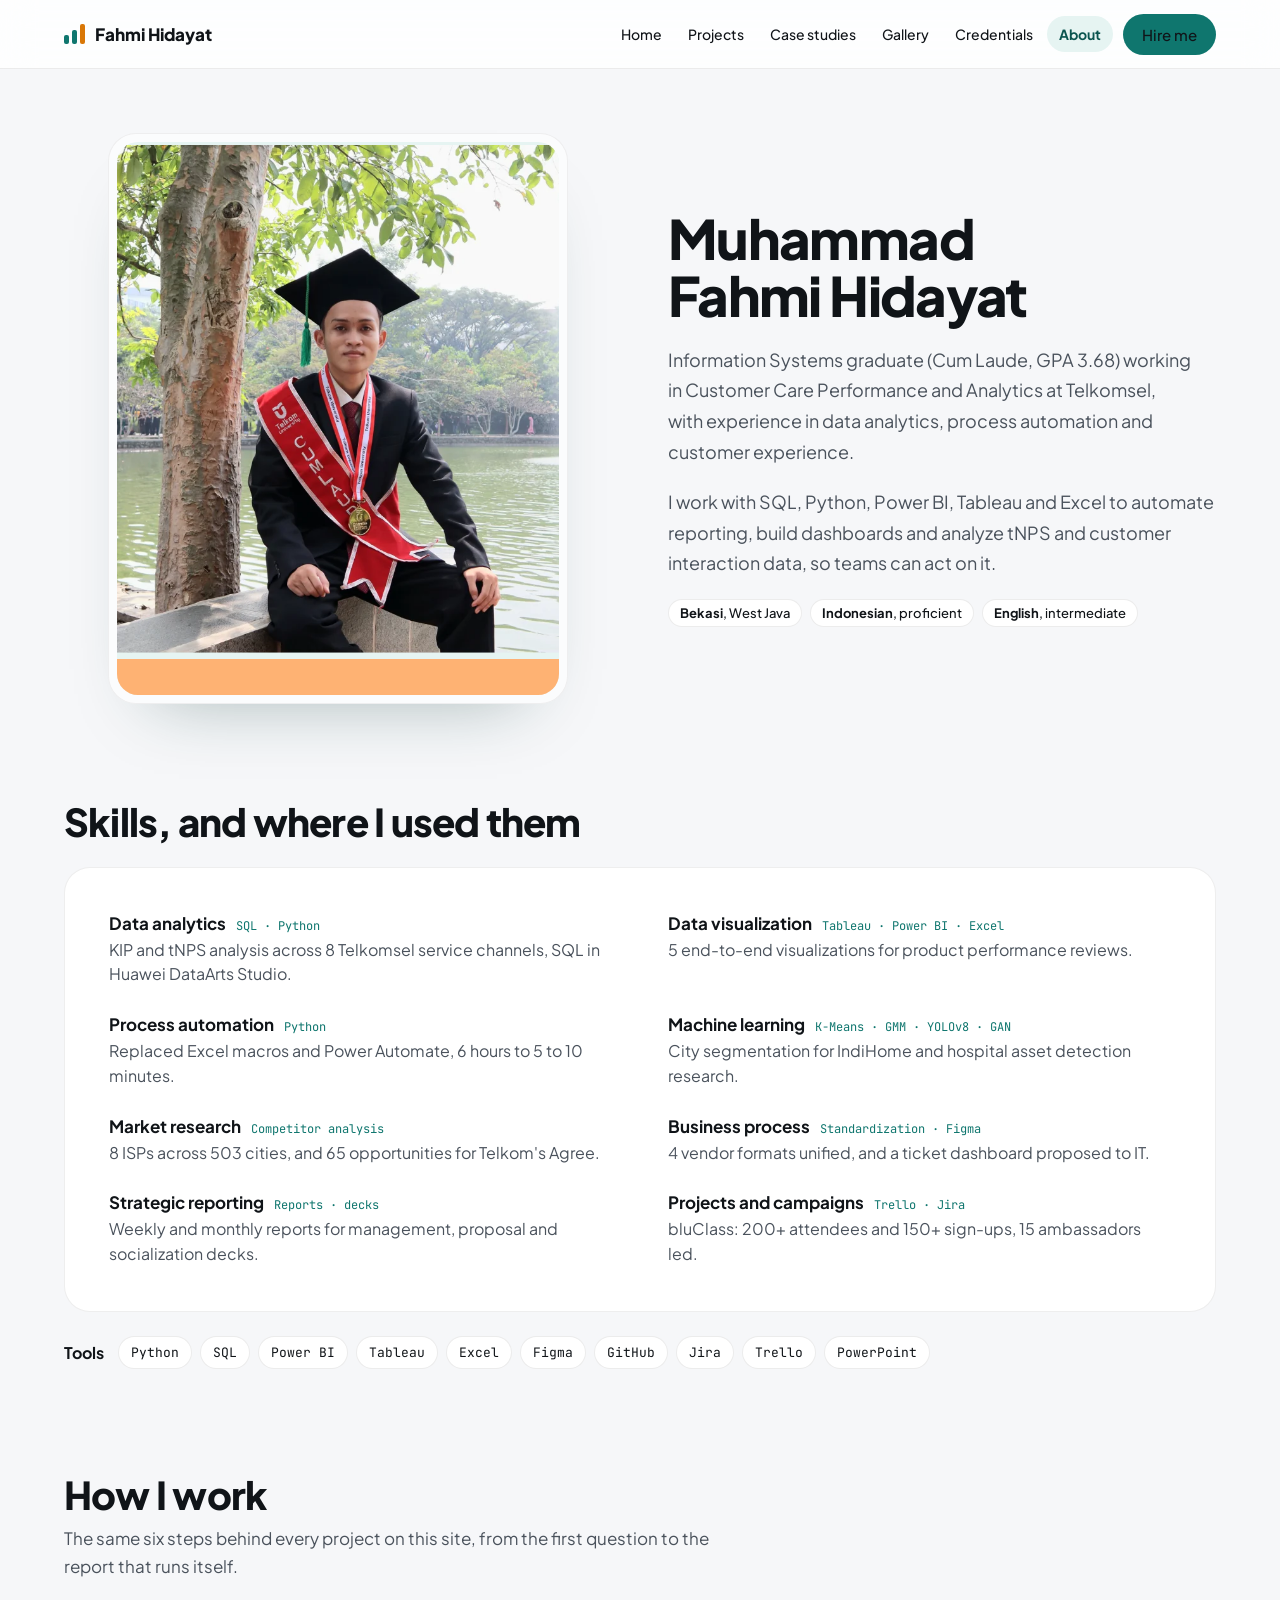
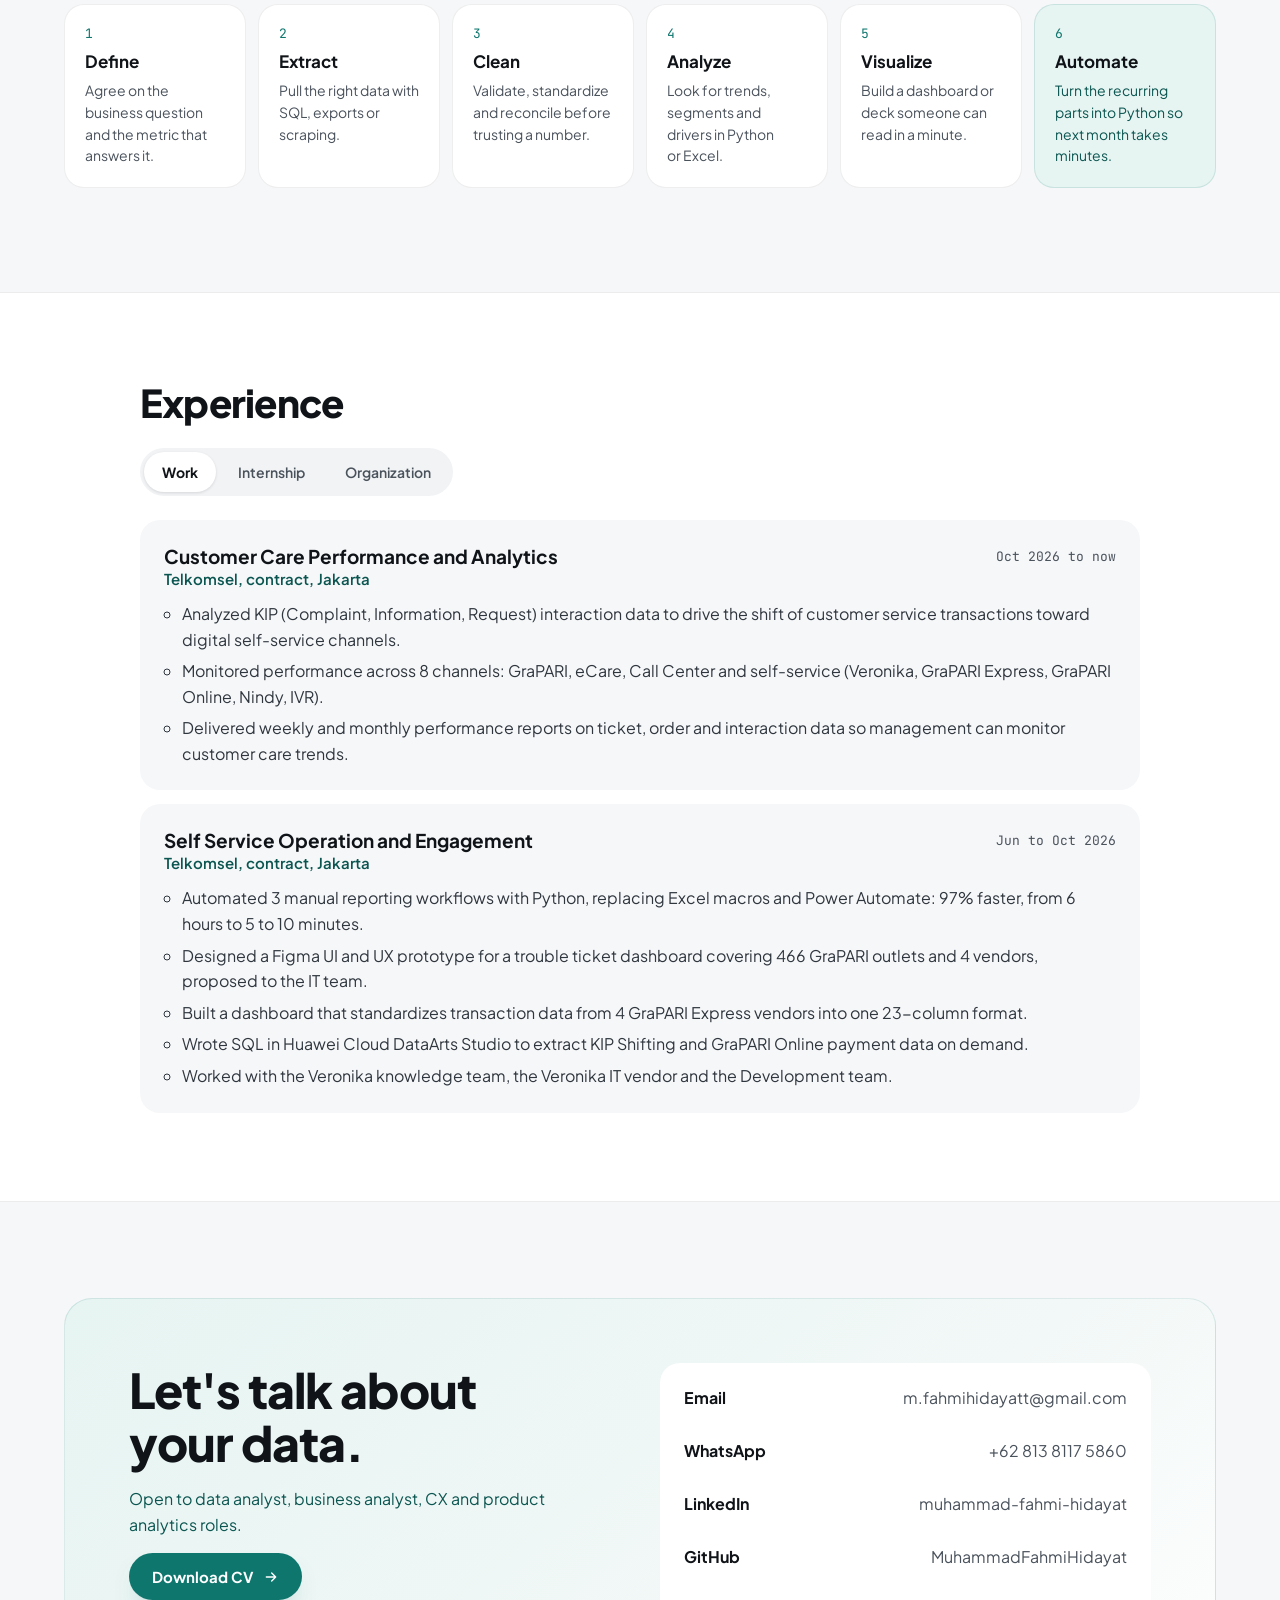
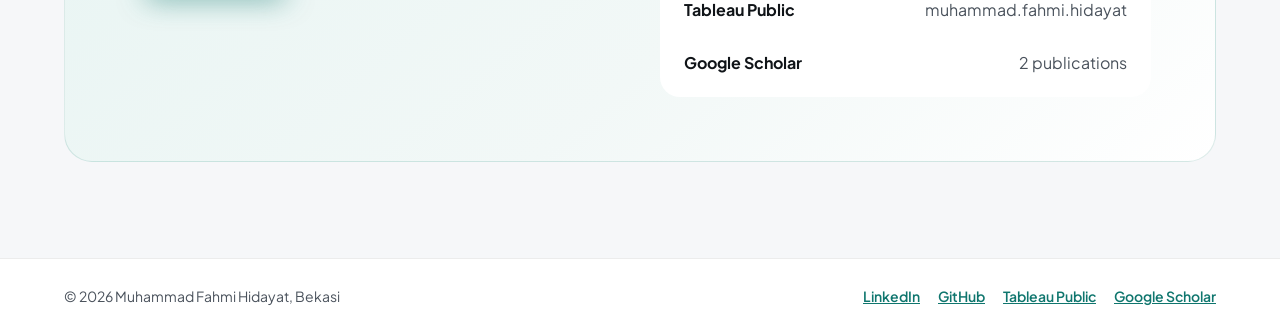
==== about.html @ 87bd2e55 "Redesign portfolio as a multi-page site - Split into Home, Projects, Case studies, Gallery, Credenti" ====
<!DOCTYPE html>
<html lang="en">
<head>
<meta charset="utf-8">
<meta name="viewport" content="width=device-width, initial-scale=1">
<title>About and contact · Muhammad Fahmi Hidayat</title>
<meta name="description" content="Information Systems graduate (Cum Laude) in Customer Care Performance and Analytics at Telkomsel. Skills, experience and contact.">
<meta name="author" content="Muhammad Fahmi Hidayat">
<meta property="og:title" content="About and contact · Muhammad Fahmi Hidayat">
<meta property="og:description" content="Information Systems graduate (Cum Laude) in Customer Care Performance and Analytics at Telkomsel. Skills, experience and contact.">
<meta property="og:type" content="website">
<meta property="og:image" content="images/site/fahmi.webp">
<link rel="icon" href="images/site/favicon.svg" type="image/svg+xml">
<link rel="preconnect" href="https://fonts.googleapis.com">
<link rel="preconnect" href="https://fonts.gstatic.com" crossorigin>
<link href="https://fonts.googleapis.com/css2?family=Plus+Jakarta+Sans:wght@400;500;600;700;800&family=JetBrains+Mono:wght@400;500&display=swap" rel="stylesheet">
<link rel="stylesheet" href="assets/site.css">
</head>
<body>
<a class="skip" href="#main">Skip to content</a>
<header class="nav">
  <div class="wrap nav-inner">
    <a class="brand" href="index.html"><span class="brand-mark" aria-hidden="true"><span></span><span></span><span></span></span>Fahmi Hidayat</a>
    <button class="menu-btn press ease" type="button" aria-label="Open menu" aria-expanded="false" aria-controls="nav-links"><svg width="20" height="20" viewBox="0 0 24 24" fill="none" stroke="currentColor" stroke-width="2" stroke-linecap="round" aria-hidden="true"><path d="M4 7h16M4 12h16M4 17h16"/></svg></button>
    <nav class="nav-links" id="nav-links" aria-label="Main">
      <a class="ease" href="index.html">Home</a>
      <a class="ease" href="projects.html">Projects</a>
      <a class="ease" href="case-studies.html">Case studies</a>
      <a class="ease" href="gallery.html">Gallery</a>
      <a class="ease" href="credentials.html">Credentials</a>
      <a class="ease" href="about.html" aria-current="page">About</a>
      <a class="btn btn-primary press ease" href="about.html#contact">Hire me</a>
    </nav>
  </div>
</header>
<main id="main">
  <section class="wrap" style="padding-top: 64px; padding-bottom: 96px; display: grid; grid-template-columns: repeat(auto-fit, minmax(min(100%, 380px), 1fr)); gap: 56px; align-items: center">
    <div class="bezel rise" style="max-width: 460px; width: 100%; justify-self: center; box-shadow: 0 36px 70px -46px rgba(15, 60, 58, .4)">
      <img src="images/site/about-me.webp" alt="Muhammad Fahmi Hidayat at graduation" style="width: 100%; aspect-ratio: 4 / 5; object-fit: cover; border-radius: 21px; background: var(--accent-soft)">
    </div>
    <div class="stack rise d1" style="gap: 20px">
      <h1 class="h1" style="font-size: clamp(2.3rem, 4.6vw, 3.4rem)">Muhammad Fahmi Hidayat</h1>
      <p class="lede" style="line-height: 1.7; max-width: 60ch">Information Systems graduate (Cum Laude, GPA 3.68) working in Customer Care Performance and Analytics at Telkomsel, with experience in data analytics, process automation and customer experience.</p>
      <p class="lede" style="line-height: 1.7; max-width: 60ch">I work with SQL, Python, Power BI, Tableau and Excel to automate reporting, build dashboards and analyze tNPS and customer interaction data, so teams can act on it.</p>
      <div class="tags" style="gap: 8px; font-size: 14px">
        <span class="tag" style="background: #fff; border: 1px solid var(--line); font-weight: 500"><b>Bekasi</b>, West Java</span>
        <span class="tag" style="background: #fff; border: 1px solid var(--line); font-weight: 500"><b>Indonesian</b>, proficient</span>
        <span class="tag" style="background: #fff; border: 1px solid var(--line); font-weight: 500"><b>English</b>, intermediate</span>
      </div>
    </div>
  </section>

  <section class="wrap section stack" style="gap: 24px">
    <h2 class="h2">Skills, and where I used them</h2>
    <dl class="panel skills">
      <div><dt><b>Data analytics</b><span>SQL · Python</span></dt><dd>KIP and tNPS analysis across 8 Telkomsel service channels, SQL in Huawei DataArts Studio.</dd></div>
      <div><dt><b>Data visualization</b><span>Tableau · Power BI · Excel</span></dt><dd>5 end-to-end visualizations for product performance reviews.</dd></div>
      <div><dt><b>Process automation</b><span>Python</span></dt><dd>Replaced Excel macros and Power Automate, 6 hours to 5 to 10 minutes.</dd></div>
      <div><dt><b>Machine learning</b><span>K-Means · GMM · YOLOv8 · GAN</span></dt><dd>City segmentation for IndiHome and hospital asset detection research.</dd></div>
      <div><dt><b>Market research</b><span>Competitor analysis</span></dt><dd>8 ISPs across 503 cities, and 65 opportunities for Telkom&#x27;s Agree.</dd></div>
      <div><dt><b>Business process</b><span>Standardization · Figma</span></dt><dd>4 vendor formats unified, and a ticket dashboard proposed to IT.</dd></div>
      <div><dt><b>Strategic reporting</b><span>Reports · decks</span></dt><dd>Weekly and monthly reports for management, proposal and socialization decks.</dd></div>
      <div><dt><b>Projects and campaigns</b><span>Trello · Jira</span></dt><dd>bluClass: 200+ attendees and 150+ sign-ups, 15 ambassadors led.</dd></div>
    </dl>
    <div class="tools"><b style="margin-right: 6px">Tools</b><span>Python</span><span>SQL</span><span>Power BI</span><span>Tableau</span><span>Excel</span><span>Figma</span><span>GitHub</span><span>Jira</span><span>Trello</span><span>PowerPoint</span></div>
  </section>

  <section class="wrap section stack" style="gap: 24px">
    <div class="stack" style="gap: 8px">
      <h2 class="h2">How I work</h2>
      <p class="lede" style="font-size: 17px">The same six steps behind every project on this site, from the first question to the report that runs itself.</p>
    </div>
    <ol class="how"><li><span class="n">1</span><b>Define</b><p>Agree on the business question and the metric that answers it.</p></li><li><span class="n">2</span><b>Extract</b><p>Pull the right data with SQL, exports or scraping.</p></li><li><span class="n">3</span><b>Clean</b><p>Validate, standardize and reconcile before trusting a number.</p></li><li><span class="n">4</span><b>Analyze</b><p>Look for trends, segments and drivers in Python or Excel.</p></li><li><span class="n">5</span><b>Visualize</b><p>Build a dashboard or deck someone can read in a minute.</p></li><li><span class="n">6</span><b>Automate</b><p>Turn the recurring parts into Python so next month takes minutes.</p></li></ol>
  </section>

  <section class="band" id="experience" style="scroll-margin-top: 70px">
    <div class="wrap stack" style="max-width: 1128px; padding-top: 88px; padding-bottom: 88px; gap: 24px">
      <h2 class="h2">Experience</h2>
      <div class="segment" role="tablist" aria-label="Experience type" data-tabs><button type="button" role="tab" class="press ease" id="xtab-work" aria-controls="xpanel-work" aria-selected="true" tabindex="0">Work</button><button type="button" role="tab" class="press ease" id="xtab-internship" aria-controls="xpanel-internship" aria-selected="false" tabindex="-1">Internship</button><button type="button" role="tab" class="press ease" id="xtab-organization" aria-controls="xpanel-organization" aria-selected="false" tabindex="-1">Organization</button></div>
        <ol class="xp" role="tabpanel" id="xpanel-work" aria-labelledby="xtab-work"><li class="role"><div class="top"><span><b>Customer Care Performance and Analytics</b><span class="org">Telkomsel, contract, Jakarta</span></span><span class="when">Oct 2026 to now</span></div><ul><li>Analyzed KIP (Complaint, Information, Request) interaction data to drive the shift of customer service transactions toward digital self-service channels.</li><li>Monitored performance across 8 channels: GraPARI, eCare, Call Center and self-service (Veronika, GraPARI Express, GraPARI Online, Nindy, IVR).</li><li>Delivered weekly and monthly performance reports on ticket, order and interaction data so management can monitor customer care trends.</li></ul></li><li class="role"><div class="top"><span><b>Self Service Operation and Engagement</b><span class="org">Telkomsel, contract, Jakarta</span></span><span class="when">Jun to Oct 2026</span></div><ul><li>Automated 3 manual reporting workflows with Python, replacing Excel macros and Power Automate: 97% faster, from 6 hours to 5 to 10 minutes.</li><li>Designed a Figma UI and UX prototype for a trouble ticket dashboard covering 466 GraPARI outlets and 4 vendors, proposed to the IT team.</li><li>Built a dashboard that standardizes transaction data from 4 GraPARI Express vendors into one 23-column format.</li><li>Wrote SQL in Huawei Cloud DataArts Studio to extract KIP Shifting and GraPARI Online payment data on demand.</li><li>Worked with the Veronika knowledge team, the Veronika IT vendor and the Development team.</li></ul></li></ol>
        <ol class="xp" role="tabpanel" id="xpanel-internship" aria-labelledby="xtab-internship" hidden><li class="role"><div class="top"><span><b>Product Acquisition Marketing</b><span class="org">Telkomsel, intern, Jakarta</span></span><span class="when">Nov 2025 to May 2026</span></div><ul><li>Automated competitor benchmarking by scraping 8 ISPs across 503 cities with Python: 98% less manual work, 14 days down to 1.</li><li>Built 5 end-to-end visualizations in Tableau, Power BI and Excel for faster product performance reviews.</li><li>Developed a 3-tier city clustering framework with K-Means and GMM for the IndiHome product revamp.</li><li>Maintained 6 Product Knowledge and 6 Product Catalog Matrix documents monthly for 100,000+ sales agents.</li></ul></li><li class="role"><div class="top"><span><b>Growth and Acquisition</b><span class="org">BCA Digital, intern, Jakarta</span></span><span class="when">Jan to Feb 2024</span></div><ul><li>Organized the bluClass seminar for 200+ participants, leading to 150+ new app sign-ups.</li><li>Initiated and led the bluAmbassadors program with 15 student ambassadors.</li><li>Analyzed competitor events and found collaboration opportunities with universities and corporate partners.</li></ul></li><li class="role"><div class="top"><span><b>Go To Market</b><span class="org">Telkom Indonesia, intern, Jakarta</span></span><span class="when">Aug to Dec 2023</span></div><ul><li>Approached 25+ potential clients by phone, chat and email for the Agree platform.</li><li>Designed 3 slide decks for business plans and project progress.</li><li>Researched 3 agricultural commodities and identified 65 market opportunities.</li><li>Produced 9 Minutes of Meeting documents for cross-department alignment.</li></ul></li></ol>
        <ol class="xp" role="tabpanel" id="xpanel-organization" aria-labelledby="xtab-organization" hidden><li class="role"><div class="top"><span><b>Staff of Academic Research and Technology</b><span class="org">Information Systems Student Association, Telkom University</span></span><span class="when">2022 to 2023</span></div></li></ol>
    </div>
  </section>

  <section class="wrap" id="contact" style="padding-top: 96px; padding-bottom: 96px; scroll-margin-top: 70px">
    <div class="cta" style="display: grid; grid-template-columns: repeat(auto-fit, minmax(min(100%, 380px), 1fr)); gap: 40px; align-items: start">
      <div class="stack" style="gap: 16px">
        <h2 class="h2" style="font-size: clamp(2rem, 4vw, 3rem)">Let's talk about your data.</h2>
        <p style="margin: 0; color: var(--accent-dark); line-height: 1.6">Open to data analyst, business analyst, CX and product analytics roles.</p>
        <a class="btn btn-primary press ease" href="images/Muhammad%20Fahmi%20Hidayat%20CV.pdf" style="align-self: flex-start">Download CV <span class="knob"><svg width="16" height="16" viewBox="0 0 24 24" fill="none" stroke="currentColor" stroke-width="2" stroke-linecap="round" stroke-linejoin="round" aria-hidden="true"><path d="M5 12h14M13 6l6 6-6 6"/></svg></span></a>
      </div>
      <ul class="contacts"><li><a class="ease" href="mailto:m.fahmihidayatt@gmail.com"><b>Email</b><span>m.fahmihidayatt@gmail.com</span></a></li><li><a class="ease" href="https://wa.me/6281381175860"><b>WhatsApp</b><span>+62 813 8117 5860</span></a></li><li><a class="ease" href="https://www.linkedin.com/in/muhammad-fahmi-hidayat"><b>LinkedIn</b><span>muhammad-fahmi-hidayat</span></a></li><li><a class="ease" href="https://github.com/MuhammadFahmiHidayat"><b>GitHub</b><span>MuhammadFahmiHidayat</span></a></li><li><a class="ease" href="https://public.tableau.com/app/profile/muhammad.fahmi.hidayat/vizzes"><b>Tableau Public</b><span>muhammad.fahmi.hidayat</span></a></li><li><a class="ease" href="https://scholar.google.com/citations?hl=id&amp;user=uIx03nAAAAAJ"><b>Google Scholar</b><span>2 publications</span></a></li></ul>
    </div>
  </section>
</main>
<footer class="foot">
  <div class="wrap">
    <span>© 2026 Muhammad Fahmi Hidayat, Bekasi</span>
    <nav aria-label="Profiles"><a href="https://www.linkedin.com/in/muhammad-fahmi-hidayat">LinkedIn</a><a href="https://github.com/MuhammadFahmiHidayat">GitHub</a><a href="https://public.tableau.com/app/profile/muhammad.fahmi.hidayat/vizzes">Tableau Public</a><a href="https://scholar.google.com/citations?hl=id&amp;user=uIx03nAAAAAJ">Google Scholar</a></nav>
  </div>
</footer>
<script src="assets/site.js"></script>
</body>
</html>
---- assets/site.css ----
/* Muhammad Fahmi Hidayat · portfolio
   Design: "H" (F redesigned). Plus Jakarta Sans + JetBrains Mono, teal accent, light theme only. */

:root {
  --bg: #F6F7F9;
  --surface: #FFFFFF;
  --soft: #F1F3F5;
  --ink: #101418;
  --text-2: #2F363E;
  --muted: #4A525C;
  --line: rgba(16, 20, 24, .08);
  --accent: #0F766E;
  --accent-dark: #0B5550;
  --accent-soft: #E6F4F2;
  --amber: #D97706;
  --shadow: 0 28px 56px -30px rgba(15, 60, 58, .32);
  --ease: cubic-bezier(.16, 1, .3, 1);
  --sans: 'Plus Jakarta Sans', system-ui, -apple-system, 'Segoe UI', sans-serif;
  --mono: 'JetBrains Mono', ui-monospace, monospace;
}

*, *::before, *::after { box-sizing: border-box; }
html { scroll-behavior: smooth; }
body {
  margin: 0;
  font-family: var(--sans);
  color: var(--ink);
  background: radial-gradient(1000px 520px at 80% -10%, rgba(15, 118, 110, .07), transparent 60%), var(--bg);
  -webkit-font-smoothing: antialiased;
}
img { max-width: 100%; display: block; }
[hidden] { display: none !important; }
a { color: var(--accent); }
a:hover { color: var(--accent-dark); }
:focus-visible { outline: 2px solid var(--accent); outline-offset: 3px; }
h1, h2, h3 { text-wrap: balance; }
p { text-wrap: pretty; }

.skip { position: absolute; left: -999px; top: 8px; z-index: 100; padding: 10px 16px; border-radius: 999px; background: var(--ink); color: #fff; }
.skip:focus { left: 16px; }

.wrap { max-width: 1320px; margin: 0 auto; padding-left: clamp(20px, 5vw, 64px); padding-right: clamp(20px, 5vw, 64px); }
.mono { font-family: var(--mono); }
.muted { color: var(--muted); }
.h1 { margin: 0; font-weight: 800; font-size: clamp(2.3rem, 4.6vw, 3.6rem); line-height: 1.06; letter-spacing: -.03em; }
.h2 { margin: 0; font-weight: 800; font-size: clamp(1.8rem, 3vw, 2.4rem); letter-spacing: -.02em; line-height: 1.12; }
.h3 { margin: 0; font-weight: 800; font-size: 20px; }
.lede { margin: 0; font-size: 18px; line-height: 1.65; color: var(--muted); max-width: 58ch; }
.eyebrow { font-family: var(--mono); font-size: 13px; color: var(--accent); }
.section { padding-bottom: 104px; }
.stack { display: flex; flex-direction: column; }
.head-row { display: flex; flex-wrap: wrap; justify-content: space-between; align-items: end; gap: 12px; }
.link-strong { font-weight: 700; }

/* ---------- motion ---------- */
.ease { transition: transform .5s var(--ease), box-shadow .5s var(--ease), background-color .25s var(--ease), border-color .25s var(--ease); }
.lift:hover { transform: translateY(-4px); box-shadow: var(--shadow); }
.press:active { transform: scale(.98); }
.rise { animation: rise .8s var(--ease) both; }
.d1 { animation-delay: .08s; } .d2 { animation-delay: .16s; } .d3 { animation-delay: .24s; }
@keyframes rise { from { opacity: 0; transform: translateY(22px); } to { opacity: 1; transform: none; } }

/* ---------- nav ---------- */
.nav { position: sticky; top: 0; z-index: 40; background: rgba(255, 255, 255, .82); backdrop-filter: blur(16px) saturate(160%); -webkit-backdrop-filter: blur(16px) saturate(160%); border-bottom: 1px solid var(--line); }
.nav-inner { height: 68px; display: flex; align-items: center; justify-content: space-between; gap: 12px; }
.brand { display: flex; align-items: center; gap: 10px; font-weight: 800; font-size: 17px; color: var(--ink); text-decoration: none; }
.brand:hover { color: var(--ink); }
.brand-mark { display: flex; align-items: flex-end; gap: 3px; height: 20px; }
.brand-mark span { width: 5px; border-radius: 2px; background: var(--accent); }
.brand-mark span:nth-child(1) { height: 9px; } .brand-mark span:nth-child(2) { height: 14px; }
.brand-mark span:nth-child(3) { height: 20px; background: var(--amber); }
.nav-links { display: flex; align-items: center; gap: 2px; font-size: 14px; }
.nav-links a { padding: 9px 12px; border-radius: 999px; color: var(--ink); text-decoration: none; font-weight: 500; }
.nav-links a:hover { background: #EEF1F4; }
.nav-links a[aria-current="page"] { background: var(--accent-soft); color: var(--accent-dark); font-weight: 700; }
.nav-links .btn { margin-left: 8px; }
.menu-btn { display: none; width: 44px; height: 44px; border-radius: 999px; border: 1px solid #D5DAE0; background: #fff; cursor: pointer; align-items: center; justify-content: center; color: var(--ink); }
@media (max-width: 920px) {
  .menu-btn { display: inline-flex; }
  .nav-links { position: absolute; left: 12px; right: 12px; top: 74px; flex-direction: column; align-items: stretch; gap: 4px; padding: 10px; border-radius: 20px; background: #fff; border: 1px solid var(--line); box-shadow: var(--shadow); opacity: 0; transform: translateY(-8px); pointer-events: none; transition: opacity .25s var(--ease), transform .35s var(--ease); }
  .nav-links a { padding: 12px 14px; font-size: 16px; }
  .nav-links .btn { margin: 6px 0 0; text-align: center; justify-content: center; }
  .nav.open .nav-links { opacity: 1; transform: none; pointer-events: auto; }
}

/* ---------- buttons, chips, tags ---------- */
.btn { display: inline-flex; align-items: center; gap: 10px; padding: 13px 22px; border-radius: 999px; font-weight: 700; text-decoration: none; border: 1px solid transparent; cursor: pointer; font-family: inherit; font-size: 15px; white-space: nowrap; }
.btn-primary { background: var(--accent); color: #fff; box-shadow: 0 14px 28px -16px rgba(15, 118, 110, .7); }
.btn-primary:hover { background: var(--accent-dark); color: #fff; }
.btn-ghost { border-color: #C9CED5; color: var(--ink); background: transparent; }
.btn-ghost:hover { border-color: var(--ink); color: var(--ink); }
.nav-links .btn-primary { padding: 10px 18px; box-shadow: none; }
.nav-links .btn-primary:hover { background: var(--accent-dark); }
.knob { display: inline-flex; transition: transform .45s var(--ease); }
.btn:hover .knob { transform: translateX(3px); }
.chip { align-self: flex-start; display: inline-flex; align-items: center; gap: 8px; padding: 6px 12px; border-radius: 999px; background: var(--accent-soft); color: var(--accent-dark); font-size: 13px; font-weight: 600; }
.dot { width: 7px; height: 7px; border-radius: 50%; background: #16A34A; }
.tag { padding: 5px 11px; border-radius: 999px; background: var(--soft); font-size: 13px; font-weight: 600; }
.tag-accent { padding: 4px 10px; border-radius: 999px; background: var(--accent-soft); color: var(--accent-dark); font-size: 12px; font-weight: 700; }
.tags { display: flex; flex-wrap: wrap; gap: 6px; }

/* filter / tab buttons */
.pills { display: flex; flex-wrap: wrap; gap: 8px; }
.pill { padding: 10px 16px; min-height: 44px; border-radius: 999px; border: 1px solid #D5DAE0; background: #fff; color: var(--ink); font: 600 14px var(--sans); cursor: pointer; }
.pill[aria-pressed="true"], .pill[aria-selected="true"] { border-color: var(--accent); background: var(--accent); color: #fff; font-weight: 700; }
.pill .count { opacity: .65; font-family: var(--mono); font-size: 12px; margin-left: 4px; }
.segment { align-self: flex-start; display: flex; gap: 4px; padding: 4px; border-radius: 999px; background: var(--soft); }
.segment button { padding: 9px 18px; min-height: 40px; border-radius: 999px; border: 0; background: transparent; color: var(--muted); font: 600 14px var(--sans); cursor: pointer; }
.segment button[aria-selected="true"] { background: #fff; color: var(--ink); font-weight: 700; box-shadow: 0 1px 3px rgba(16, 20, 24, .12); }

/* ---------- surfaces ---------- */
.card { background: var(--surface); border: 1px solid rgba(16, 20, 24, .07); border-radius: 22px; overflow: hidden; color: var(--ink); text-decoration: none; }
.card:hover { color: var(--ink); }
.bezel { padding: 8px; border-radius: 28px; background: rgba(255, 255, 255, .6); border: 1px solid rgba(16, 20, 24, .06); }
.bezel > .in { border-radius: 21px; background: var(--surface); overflow: hidden; }
.panel { padding: clamp(24px, 4vw, 44px); border-radius: 26px; background: var(--surface); border: 1px solid rgba(16, 20, 24, .07); }
.tint { background: var(--accent-soft); border: 1px solid rgba(15, 118, 110, .14); }
.band { background: var(--surface); border-top: 1px solid var(--line); border-bottom: 1px solid var(--line); }
.bento { display: grid; grid-template-columns: repeat(12, minmax(0, 1fr)); gap: 20px; }
.s5 { grid-column: span 5; } .s7 { grid-column: span 7; } .s12 { grid-column: span 12; } .r2 { grid-row: span 2; }
@media (max-width: 900px) { .bento { grid-template-columns: minmax(0, 1fr); } .bento > * { grid-column: auto; grid-row: auto; } }
.cover { width: 100%; object-fit: cover; object-position: top; background: #EEF1F4; }

/* featured projects: one wide card + two equal cards */
.featured { display: grid; grid-template-columns: repeat(2, minmax(0, 1fr)); gap: 20px; }
.feat-main { grid-column: 1 / -1; display: grid; grid-template-columns: minmax(0, 1.3fr) minmax(0, 1fr); }
.feat-main img { width: 100%; height: 100%; aspect-ratio: 16 / 10; object-fit: cover; object-position: top; background: #EEF1F4; }
.feat-body { padding: clamp(24px, 3.5vw, 44px); display: flex; flex-direction: column; justify-content: center; gap: 12px; }
.feat-body .title { font-size: clamp(1.4rem, 2.2vw, 1.8rem); font-weight: 800; letter-spacing: -.02em; line-height: 1.2; }
.feat-body p { margin: 0; color: var(--muted); font-size: 16px; line-height: 1.6; max-width: 46ch; }
.feat-stats { display: flex; flex-wrap: wrap; gap: 24px; margin-top: 4px; }
.feat-stats b { display: block; font-family: var(--mono); font-size: 24px; font-weight: 500; color: var(--accent); }
.feat-stats span { font-size: 13px; color: var(--muted); }
.feat-sub { display: flex; flex-direction: column; }
.feat-sub img { width: 100%; aspect-ratio: 16 / 9; object-fit: cover; object-position: top; background: #EEF1F4; }
.feat-sub .body { padding: 22px 24px 24px; display: flex; flex-direction: column; gap: 8px; flex: 1; }
.feat-sub .title { font-size: 19px; font-weight: 800; line-height: 1.3; }
.feat-sub p { margin: 0; color: var(--muted); font-size: 15px; line-height: 1.55; }
.feat-sub .more, .feat-body .more { margin-top: auto; padding-top: 6px; font-weight: 700; color: var(--accent); display: inline-flex; align-items: center; gap: 6px; }
.feat-body .more { margin-top: 8px; }
.card:hover .more .knob { transform: translateX(3px); }
@media (max-width: 860px) { .featured { grid-template-columns: minmax(0, 1fr); } .feat-main { grid-template-columns: minmax(0, 1fr); } }

/* ---------- home ---------- */
.hero { padding-top: 72px; padding-bottom: 88px; display: grid; grid-template-columns: repeat(auto-fit, minmax(min(100%, 480px), 1fr)); gap: 56px; align-items: center; }
.hero h1 { margin: 0; font-weight: 800; font-size: clamp(2.3rem, 4.2vw, 3.4rem); line-height: 1.07; letter-spacing: -.03em; }
.hero h1 span { color: var(--accent); }
.hero-card { box-shadow: 0 36px 70px -44px rgba(15, 60, 58, .4); }
.hero-card .in { display: grid; grid-template-columns: 1fr 1fr; }
.hero-card img { width: 100%; height: 100%; min-height: 360px; object-fit: cover; object-position: top; background: var(--accent-soft); }
.kpis { margin: 0; padding: 22px; display: flex; flex-direction: column; justify-content: center; gap: 18px; }
.kpi { display: flex; flex-direction: column-reverse; gap: 2px; }
.kpi dt { font-size: 13px; color: var(--muted); }
.kpi dd { margin: 0; font-family: var(--mono); font-size: 30px; font-weight: 500; }
.kpi:first-child dd { color: var(--accent); }
@media (max-width: 520px) { .hero-card .in { grid-template-columns: 1fr; } .hero-card img { min-height: 300px; } .kpis { display: grid; grid-template-columns: 1fr 1fr; } }
.ledger { margin: 0; border-top: 1px solid rgba(16, 20, 24, .1); padding-top: 28px; display: grid; grid-template-columns: repeat(auto-fit, minmax(240px, 1fr)); gap: 32px 40px; }
.ledger dt { font-weight: 700; font-size: 18px; }
.ledger dd { margin: 4px 0 0; color: var(--muted); font-size: 15px; }
.roles { list-style: none; margin: 0; padding: 0; display: flex; flex-direction: column; gap: 6px; }
.roles li { display: flex; flex-wrap: wrap; justify-content: space-between; gap: 6px 24px; padding: 16px 18px; border-radius: 16px; }
.roles li.now { background: var(--accent-soft); }
.roles b { font-size: 17px; }
.roles .sub { display: block; color: var(--muted); font-size: 14px; margin-top: 2px; }
.roles .when { font-family: var(--mono); font-size: 13px; color: var(--muted); padding-top: 3px; }
.roles li.now .sub, .roles li.now .when { color: var(--accent-dark); }
.traits { margin: 0; display: grid; grid-template-columns: repeat(auto-fit, minmax(min(100%, 420px), 1fr)); gap: 30px 56px; }
.traits dt { font-weight: 800; font-size: 18px; }
.traits dd { margin: 6px 0 0; color: var(--muted); line-height: 1.6; }
.traits b { color: var(--ink); }
.cta { border-radius: 28px; background: linear-gradient(140deg, #E6F4F2, #F2F8F7 60%, #FFFFFF); border: 1px solid rgba(15, 118, 110, .14); padding: clamp(32px, 5vw, 64px); display: flex; flex-wrap: wrap; justify-content: space-between; align-items: center; gap: 28px; }

/* ---------- projects ---------- */
.detail .in { display: grid; grid-template-columns: repeat(auto-fit, minmax(min(100%, 440px), 1fr)); }
.detail img { width: 100%; height: 100%; min-height: 340px; object-fit: cover; object-position: top; background: #EEF1F4; }
.detail-body { padding: clamp(24px, 4vw, 40px); display: flex; flex-direction: column; gap: 18px; }
.qdmr { margin: 0; display: grid; grid-template-columns: 84px minmax(0, 1fr); gap: 12px 18px; font-size: 16px; line-height: 1.55; }
.qdmr dt { font-family: var(--mono); font-size: 13px; color: var(--muted); padding-top: 3px; }
.qdmr dt.res { color: var(--accent); }
.qdmr dd { margin: 0; }
.qdmr dd.res { font-weight: 700; }
.pgrid { display: grid; grid-template-columns: repeat(auto-fill, minmax(260px, 1fr)); gap: 18px; }
.pcard { padding: 0; border-radius: 20px; border: 2px solid transparent; background: #fff; overflow: hidden; cursor: pointer; font-family: inherit; text-align: left; display: flex; flex-direction: column; box-shadow: 0 1px 0 rgba(16, 20, 24, .06); }
.pcard[aria-pressed="true"] { border-color: var(--accent); box-shadow: 0 0 0 5px var(--accent-soft); }
.pcard img { width: 100%; aspect-ratio: 16 / 10; object-fit: cover; object-position: top; background: #EEF1F4; }
.pcard .meta { display: flex; flex-direction: column; gap: 6px; padding: 14px 16px 16px; }
.pcard .t { font-weight: 800; font-size: 16px; line-height: 1.3; color: var(--ink); }
.pcard .m { font-family: var(--mono); font-size: 13px; color: var(--accent); }
.pcard[hidden] { display: none; }

/* ---------- case studies ---------- */
.cs-layout { display: flex; gap: 48px; align-items: flex-start; padding-top: 56px; padding-bottom: 112px; }
.toc { flex: 0 0 240px; position: sticky; top: 100px; display: flex; flex-direction: column; gap: 6px; }
.toc a { padding: 10px 12px; border-radius: 12px; color: var(--ink); text-decoration: none; display: flex; gap: 10px; }
.toc a:hover { background: #EEF1F4; }
.toc .n { font-family: var(--mono); font-size: 12px; color: var(--accent); padding-top: 2px; }
.toc .l { font-weight: 600; font-size: 14px; line-height: 1.35; }
@media (max-width: 980px) { .toc { display: none; } }
.case { scroll-margin-top: 92px; }
.case .in { padding: clamp(24px, 4vw, 44px); display: flex; flex-direction: column; gap: 28px; }
.facts { margin: 0; display: grid; grid-template-columns: repeat(auto-fit, minmax(170px, 1fr)); gap: 10px; }
.facts div { padding: 12px 14px; border-radius: 14px; background: var(--bg); }
.facts dt { font-size: 12px; color: var(--muted); }
.facts dd { margin: 2px 0 0; font-weight: 700; font-size: 15px; }
.results { border-radius: 18px; background: var(--accent-soft); padding: 22px 24px; display: grid; grid-template-columns: repeat(auto-fit, minmax(170px, 1fr)); gap: 18px; }
.results b { display: block; font-family: var(--mono); font-size: 28px; font-weight: 500; color: var(--accent-dark); }
.results span { font-size: 14px; color: var(--accent-dark); }
.steps { list-style: none; margin: 0; padding: 0; display: grid; grid-template-columns: repeat(auto-fit, minmax(190px, 1fr)); gap: 10px; }
.steps li { padding: 16px; border-radius: 16px; border: 1px solid var(--line); display: flex; flex-direction: column; gap: 6px; }
.steps .n { font-family: var(--mono); font-size: 12px; color: var(--accent); }
.steps p { margin: 0; font-size: 14px; color: var(--muted); line-height: 1.5; }
.figs { display: grid; grid-template-columns: repeat(auto-fit, minmax(220px, 1fr)); gap: 10px; }
.figs figure { margin: 0; display: flex; flex-direction: column; gap: 6px; }
.figs img { width: 100%; aspect-ratio: 16 / 10; object-fit: cover; object-position: top; border-radius: 14px; background: #EEF1F4; }
.figs figcaption { font-size: 13px; color: var(--muted); }
.learn { padding: 18px 20px; border-radius: 16px; background: var(--bg); display: flex; flex-direction: column; gap: 10px; }
.learn .k { font-size: 13px; font-weight: 700; color: var(--accent-dark); }
.learn .tags span { padding: 4px 10px; border-radius: 999px; background: #fff; border: 1px solid var(--line); font-size: 12px; font-weight: 600; }

/* ---------- gallery & certificates ---------- */
.gtabs { display: grid; grid-template-columns: repeat(auto-fit, minmax(min(100%, 320px), 1fr)); gap: 12px; }
.gtab { text-align: left; padding: 18px 20px; border-radius: 18px; border: 2px solid transparent; background: #fff; color: var(--ink); cursor: pointer; font-family: inherit; box-shadow: 0 1px 0 rgba(16, 20, 24, .06); }
.gtab[aria-selected="true"] { border-color: var(--accent); background: var(--accent-soft); }
.gtab b { display: block; font-size: 17px; font-weight: 800; }
.gtab span { display: block; font-size: 14px; color: var(--muted); margin-top: 4px; }
.ggrid { display: grid; grid-template-columns: repeat(auto-fill, minmax(270px, 1fr)); gap: 18px; }
.gitem { padding: 0; border: 0; border-radius: 20px; background: #fff; overflow: hidden; cursor: zoom-in; font-family: inherit; text-align: left; display: flex; flex-direction: column; box-shadow: 0 1px 0 rgba(16, 20, 24, .06); }
.gitem .ph { overflow: hidden; background: #EEF1F4; }
.gitem img { width: 100%; aspect-ratio: 16 / 10; object-fit: cover; object-position: top; transition: transform .8s var(--ease); }
.gitem:hover img { transform: scale(1.03); }
.gitem.feat { grid-column: span 2; }
.gitem.feat img { aspect-ratio: 16 / 8; }
@media (max-width: 760px) { .gitem.feat { grid-column: auto; } }
.gitem .meta { padding: 14px 16px 16px; display: flex; flex-direction: column; gap: 4px; }
.gitem .t { font-weight: 800; font-size: 15px; color: var(--ink); }
.gitem .c { font-size: 13px; color: var(--muted); line-height: 1.5; }
.sup { margin-top: 4px; padding: 8px 10px; border-radius: 10px; background: var(--accent-soft); font-size: 12.5px; line-height: 1.45; color: var(--accent-dark); }
.cgrid { display: grid; grid-template-columns: repeat(auto-fill, minmax(210px, 1fr)); gap: 16px; }
.cgrid .gitem img { aspect-ratio: 4 / 3; object-position: center; }
.cgrid .gitem .meta { padding: 12px 14px; }
[role="tabpanel"][hidden] { display: none; }

/* lightbox */
.lb { position: fixed; inset: 0; z-index: 80; display: none; align-items: center; justify-content: center; padding: 24px; background: rgba(16, 20, 24, .72); backdrop-filter: blur(10px); -webkit-backdrop-filter: blur(10px); }
.lb.open { display: flex; }
.lb-box { width: min(1080px, 100%); background: #fff; border-radius: 24px; overflow: hidden; display: flex; flex-direction: column; box-shadow: 0 40px 90px -40px rgba(0, 0, 0, .6); animation: pop .35s var(--ease) both; }
@keyframes pop { from { opacity: 0; transform: scale(.97); } to { opacity: 1; transform: none; } }
.lb-box img { width: 100%; max-height: 68vh; object-fit: contain; background: #EEF1F4; }
.lb-bar { padding: 16px 20px; display: flex; flex-wrap: wrap; align-items: center; justify-content: space-between; gap: 12px; }
.lb-text { display: flex; flex-direction: column; gap: 2px; }
.lb-text .c { font-size: 14px; color: var(--muted); }
.lb-text .s { font-size: 14px; color: var(--accent-dark); }
.lb-ctl { display: flex; align-items: center; gap: 8px; }
.lb-ctl .pos { font-family: var(--mono); font-size: 13px; color: var(--muted); margin-right: 6px; }
.circle { width: 44px; height: 44px; border-radius: 999px; border: 1px solid #D5DAE0; background: #fff; cursor: pointer; font-size: 20px; color: var(--ink); }
.lb .btn { padding: 11px 18px; }

/* ---------- about ---------- */
.skills { margin: 0; display: grid; grid-template-columns: repeat(auto-fit, minmax(min(100%, 440px), 1fr)); gap: 26px 56px; }
.skills dt { display: flex; flex-wrap: wrap; gap: 10px; align-items: baseline; }
.skills dt b { font-size: 17px; }
.skills dt span { font-family: var(--mono); font-size: 12px; color: var(--accent); }
.skills dd { margin: 4px 0 0; color: var(--muted); line-height: 1.55; }
.tools { display: flex; flex-wrap: wrap; align-items: center; gap: 8px; }
.tools span { padding: 7px 12px; border-radius: 999px; background: #fff; border: 1px solid var(--line); font-family: var(--mono); font-size: 13px; }
.how { list-style: none; margin: 0; padding: 0; display: grid; grid-template-columns: repeat(auto-fit, minmax(180px, 1fr)); gap: 12px; }
.how li { padding: 20px; border-radius: 20px; background: #fff; border: 1px solid rgba(16, 20, 24, .07); display: flex; flex-direction: column; gap: 8px; }
.how li:last-child { background: var(--accent-soft); border-color: rgba(15, 118, 110, .14); }
.how .n { font-family: var(--mono); font-size: 13px; color: var(--accent); }
.how b { font-size: 17px; }
.how p { margin: 0; font-size: 14px; color: var(--muted); line-height: 1.55; }
.how li:last-child p { color: var(--accent-dark); }
.xp { list-style: none; margin: 0; padding: 0; display: flex; flex-direction: column; gap: 14px; }
.xp li.role { border-radius: 20px; background: var(--bg); padding: 24px; display: flex; flex-direction: column; gap: 12px; }
.xp .top { display: flex; flex-wrap: wrap; justify-content: space-between; gap: 6px 16px; }
.xp .top b { font-size: 19px; display: block; }
.xp .org { color: var(--accent-dark); font-weight: 600; font-size: 15px; }
.xp .when { font-family: var(--mono); font-size: 13px; color: var(--muted); padding-top: 4px; }
.xp ul { margin: 0; padding-left: 18px; display: flex; flex-direction: column; gap: 6px; line-height: 1.6; color: var(--text-2); }
.contacts { list-style: none; margin: 0; padding: 8px; border-radius: 20px; background: #fff; display: flex; flex-direction: column; }
.contacts a { display: flex; flex-wrap: wrap; justify-content: space-between; gap: 8px; padding: 16px; border-radius: 14px; color: var(--ink); text-decoration: none; }
.contacts a:hover { background: #EEF1F4; color: var(--ink); }
.contacts span { color: var(--muted); }

/* ---------- footer ---------- */
.foot { border-top: 1px solid var(--line); background: #fff; }
.foot .wrap { padding-top: 28px; padding-bottom: 28px; display: flex; flex-wrap: wrap; justify-content: space-between; gap: 16px; font-size: 14px; color: var(--muted); }
.foot nav { display: flex; flex-wrap: wrap; gap: 18px; font-weight: 600; }

@media (prefers-reduced-motion: reduce) {
  html { scroll-behavior: auto; }
  .rise, .lb-box { animation: none; }
  .ease, .knob, .gitem img, .nav-links { transition: none; }
}
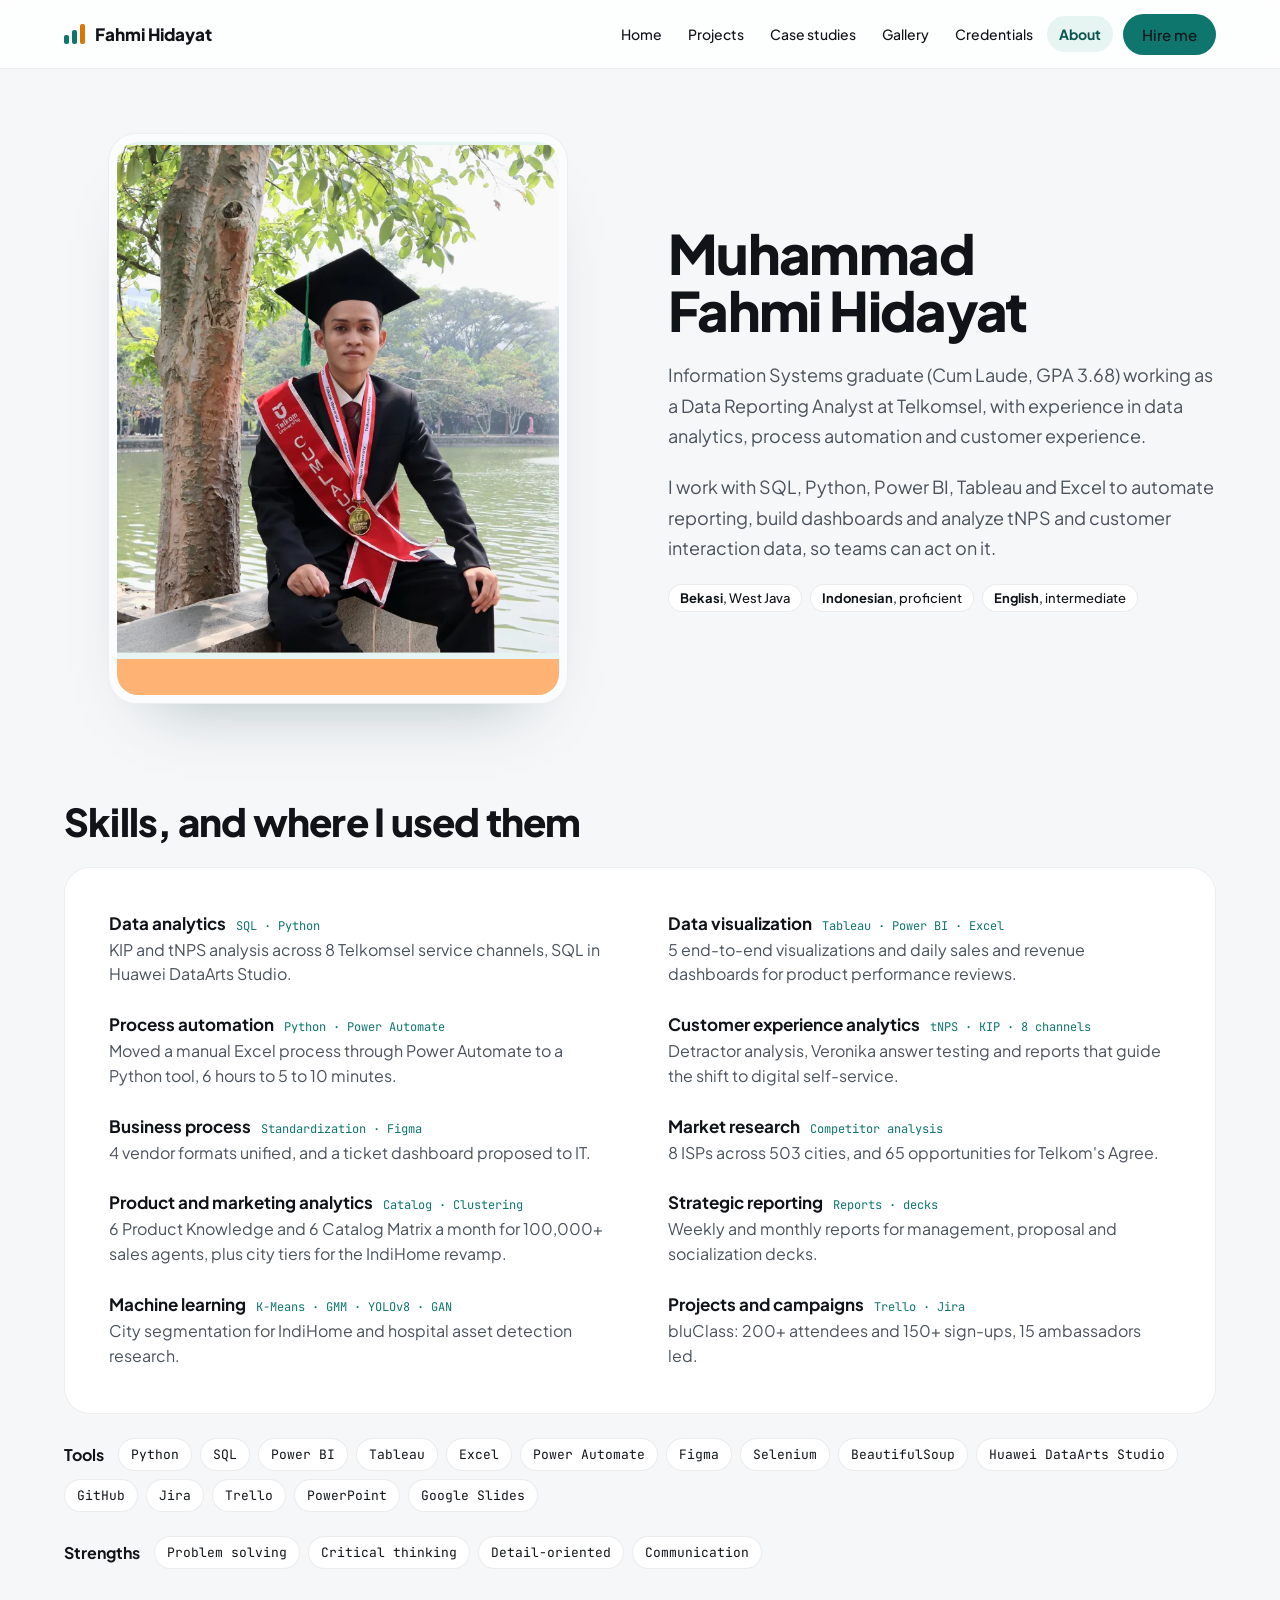
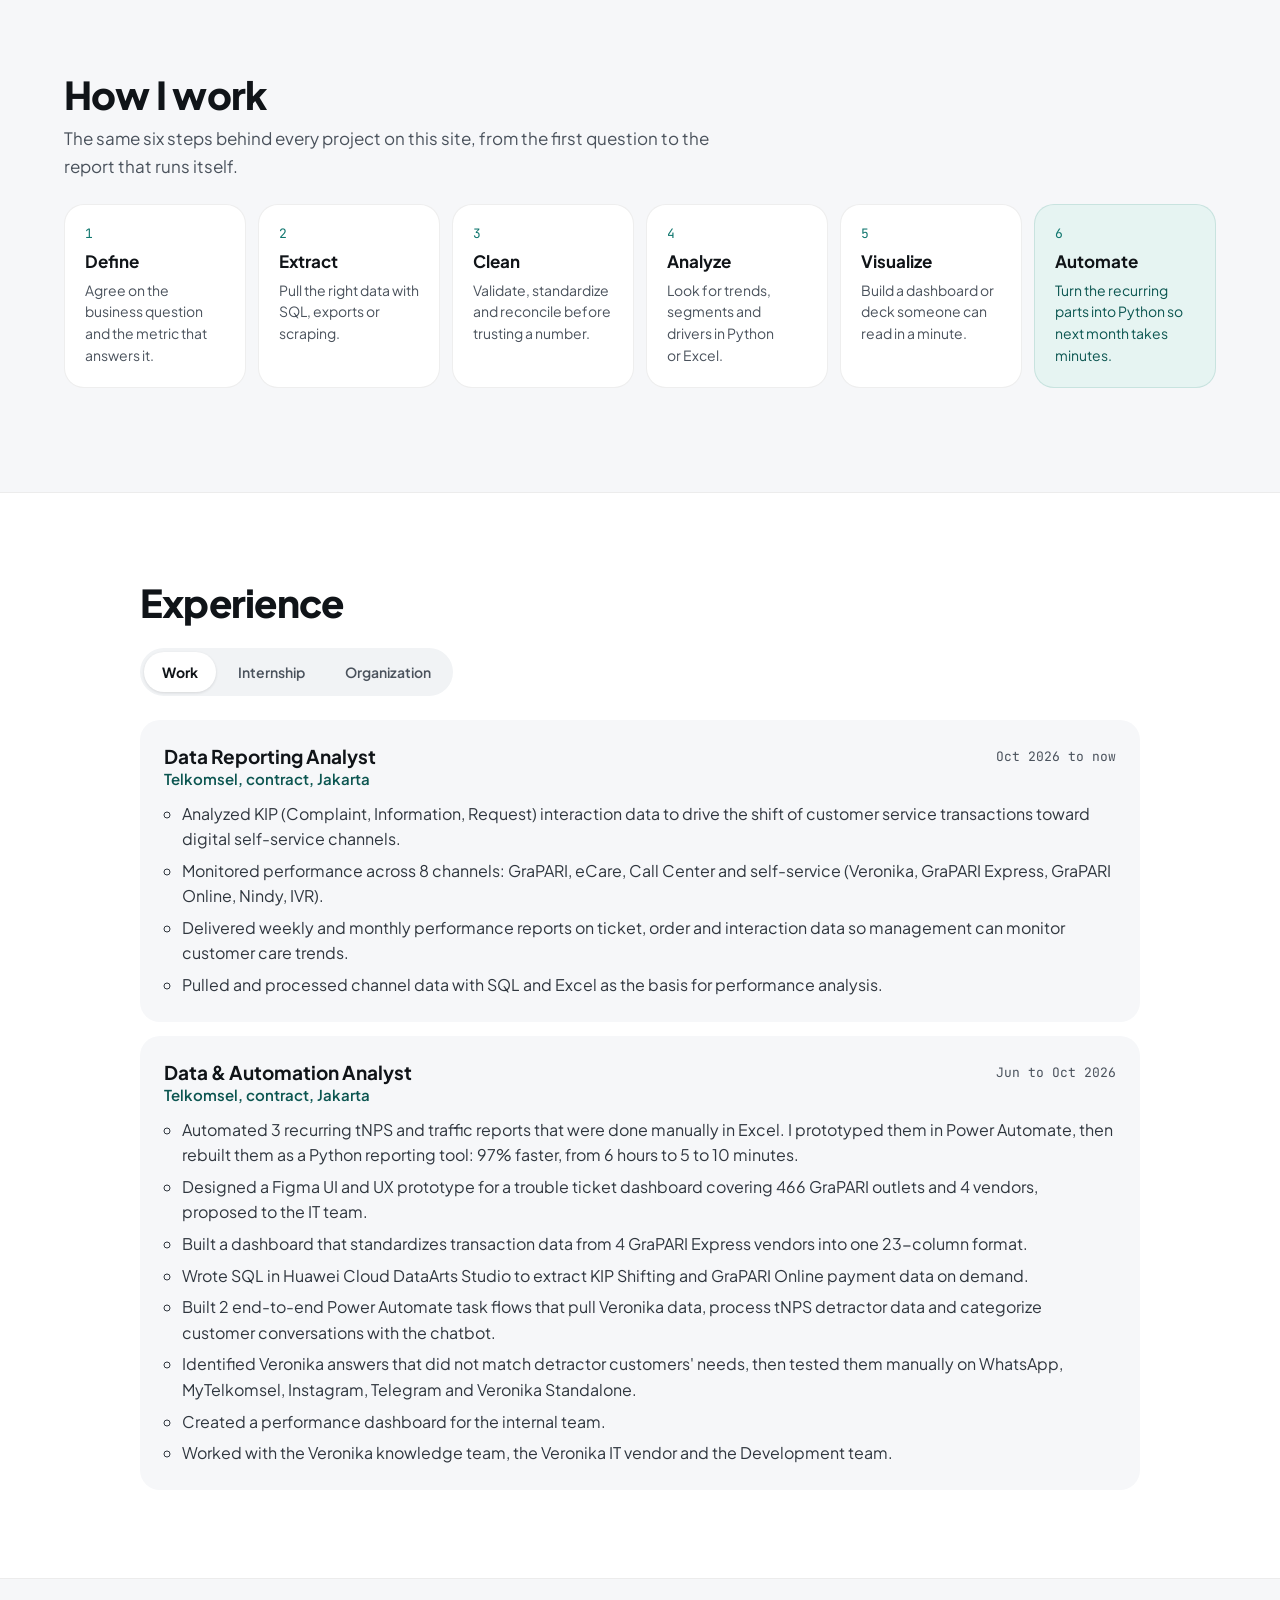
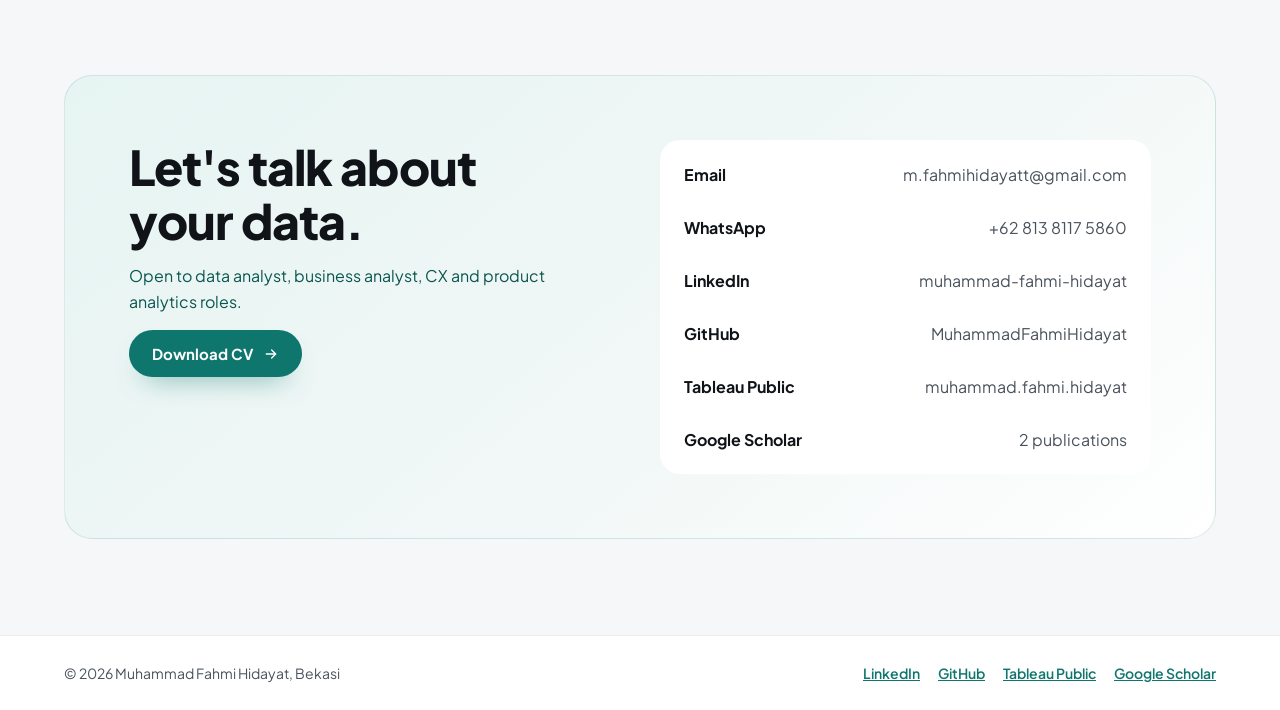
==== commit b13ac917: "Align roles, job descriptions and skills with updated CV and LinkedIn - Rename roles: Data Reporting" ====
--- a/about.html
+++ b/about.html
@@ -4,10 +4,10 @@
 <meta charset="utf-8">
 <meta name="viewport" content="width=device-width, initial-scale=1">
 <title>About and contact · Muhammad Fahmi Hidayat</title>
-<meta name="description" content="Information Systems graduate (Cum Laude) in Customer Care Performance and Analytics at Telkomsel. Skills, experience and contact.">
+<meta name="description" content="Information Systems graduate (Cum Laude) as a Data Reporting Analyst at Telkomsel. Skills, experience and contact.">
 <meta name="author" content="Muhammad Fahmi Hidayat">
 <meta property="og:title" content="About and contact · Muhammad Fahmi Hidayat">
-<meta property="og:description" content="Information Systems graduate (Cum Laude) in Customer Care Performance and Analytics at Telkomsel. Skills, experience and contact.">
+<meta property="og:description" content="Information Systems graduate (Cum Laude) as a Data Reporting Analyst at Telkomsel. Skills, experience and contact.">
 <meta property="og:type" content="website">
 <meta property="og:image" content="images/site/fahmi.webp">
 <link rel="icon" href="images/site/favicon.svg" type="image/svg+xml">
@@ -40,7 +40,7 @@
     </div>
     <div class="stack rise d1" style="gap: 20px">
       <h1 class="h1" style="font-size: clamp(2.3rem, 4.6vw, 3.4rem)">Muhammad Fahmi Hidayat</h1>
-      <p class="lede" style="line-height: 1.7; max-width: 60ch">Information Systems graduate (Cum Laude, GPA 3.68) working in Customer Care Performance and Analytics at Telkomsel, with experience in data analytics, process automation and customer experience.</p>
+      <p class="lede" style="line-height: 1.7; max-width: 60ch">Information Systems graduate (Cum Laude, GPA 3.68) working as a Data Reporting Analyst at Telkomsel, with experience in data analytics, process automation and customer experience.</p>
       <p class="lede" style="line-height: 1.7; max-width: 60ch">I work with SQL, Python, Power BI, Tableau and Excel to automate reporting, build dashboards and analyze tNPS and customer interaction data, so teams can act on it.</p>
       <div class="tags" style="gap: 8px; font-size: 14px">
         <span class="tag" style="background: #fff; border: 1px solid var(--line); font-weight: 500"><b>Bekasi</b>, West Java</span>
@@ -54,15 +54,18 @@
     <h2 class="h2">Skills, and where I used them</h2>
     <dl class="panel skills">
       <div><dt><b>Data analytics</b><span>SQL · Python</span></dt><dd>KIP and tNPS analysis across 8 Telkomsel service channels, SQL in Huawei DataArts Studio.</dd></div>
-      <div><dt><b>Data visualization</b><span>Tableau · Power BI · Excel</span></dt><dd>5 end-to-end visualizations for product performance reviews.</dd></div>
-      <div><dt><b>Process automation</b><span>Python</span></dt><dd>Replaced Excel macros and Power Automate, 6 hours to 5 to 10 minutes.</dd></div>
+      <div><dt><b>Data visualization</b><span>Tableau · Power BI · Excel</span></dt><dd>5 end-to-end visualizations and daily sales and revenue dashboards for product performance reviews.</dd></div>
+      <div><dt><b>Process automation</b><span>Python · Power Automate</span></dt><dd>Moved a manual Excel process through Power Automate to a Python tool, 6 hours to 5 to 10 minutes.</dd></div>
+      <div><dt><b>Customer experience analytics</b><span>tNPS · KIP · 8 channels</span></dt><dd>Detractor analysis, Veronika answer testing and reports that guide the shift to digital self-service.</dd></div>
+      <div><dt><b>Business process</b><span>Standardization · Figma</span></dt><dd>4 vendor formats unified, and a ticket dashboard proposed to IT.</dd></div>
+      <div><dt><b>Market research</b><span>Competitor analysis</span></dt><dd>8 ISPs across 503 cities, and 65 opportunities for Telkom&#x27;s Agree.</dd></div>
+      <div><dt><b>Product and marketing analytics</b><span>Catalog · Clustering</span></dt><dd>6 Product Knowledge and 6 Catalog Matrix a month for 100,000+ sales agents, plus city tiers for the IndiHome revamp.</dd></div>
+      <div><dt><b>Strategic reporting</b><span>Reports · decks</span></dt><dd>Weekly and monthly reports for management, proposal and socialization decks.</dd></div>
       <div><dt><b>Machine learning</b><span>K-Means · GMM · YOLOv8 · GAN</span></dt><dd>City segmentation for IndiHome and hospital asset detection research.</dd></div>
-      <div><dt><b>Market research</b><span>Competitor analysis</span></dt><dd>8 ISPs across 503 cities, and 65 opportunities for Telkom&#x27;s Agree.</dd></div>
-      <div><dt><b>Business process</b><span>Standardization · Figma</span></dt><dd>4 vendor formats unified, and a ticket dashboard proposed to IT.</dd></div>
-      <div><dt><b>Strategic reporting</b><span>Reports · decks</span></dt><dd>Weekly and monthly reports for management, proposal and socialization decks.</dd></div>
       <div><dt><b>Projects and campaigns</b><span>Trello · Jira</span></dt><dd>bluClass: 200+ attendees and 150+ sign-ups, 15 ambassadors led.</dd></div>
     </dl>
-    <div class="tools"><b style="margin-right: 6px">Tools</b><span>Python</span><span>SQL</span><span>Power BI</span><span>Tableau</span><span>Excel</span><span>Figma</span><span>GitHub</span><span>Jira</span><span>Trello</span><span>PowerPoint</span></div>
+    <div class="tools"><b style="margin-right: 6px">Tools</b><span>Python</span><span>SQL</span><span>Power BI</span><span>Tableau</span><span>Excel</span><span>Power Automate</span><span>Figma</span><span>Selenium</span><span>BeautifulSoup</span><span>Huawei DataArts Studio</span><span>GitHub</span><span>Jira</span><span>Trello</span><span>PowerPoint</span><span>Google Slides</span></div>
+    <div class="tools"><b style="margin-right: 6px">Strengths</b><span>Problem solving</span><span>Critical thinking</span><span>Detail-oriented</span><span>Communication</span></div>
   </section>
 
   <section class="wrap section stack" style="gap: 24px">
@@ -77,8 +80,8 @@
     <div class="wrap stack" style="max-width: 1128px; padding-top: 88px; padding-bottom: 88px; gap: 24px">
       <h2 class="h2">Experience</h2>
       <div class="segment" role="tablist" aria-label="Experience type" data-tabs><button type="button" role="tab" class="press ease" id="xtab-work" aria-controls="xpanel-work" aria-selected="true" tabindex="0">Work</button><button type="button" role="tab" class="press ease" id="xtab-internship" aria-controls="xpanel-internship" aria-selected="false" tabindex="-1">Internship</button><button type="button" role="tab" class="press ease" id="xtab-organization" aria-controls="xpanel-organization" aria-selected="false" tabindex="-1">Organization</button></div>
-        <ol class="xp" role="tabpanel" id="xpanel-work" aria-labelledby="xtab-work"><li class="role"><div class="top"><span><b>Customer Care Performance and Analytics</b><span class="org">Telkomsel, contract, Jakarta</span></span><span class="when">Oct 2026 to now</span></div><ul><li>Analyzed KIP (Complaint, Information, Request) interaction data to drive the shift of customer service transactions toward digital self-service channels.</li><li>Monitored performance across 8 channels: GraPARI, eCare, Call Center and self-service (Veronika, GraPARI Express, GraPARI Online, Nindy, IVR).</li><li>Delivered weekly and monthly performance reports on ticket, order and interaction data so management can monitor customer care trends.</li></ul></li><li class="role"><div class="top"><span><b>Self Service Operation and Engagement</b><span class="org">Telkomsel, contract, Jakarta</span></span><span class="when">Jun to Oct 2026</span></div><ul><li>Automated 3 manual reporting workflows with Python, replacing Excel macros and Power Automate: 97% faster, from 6 hours to 5 to 10 minutes.</li><li>Designed a Figma UI and UX prototype for a trouble ticket dashboard covering 466 GraPARI outlets and 4 vendors, proposed to the IT team.</li><li>Built a dashboard that standardizes transaction data from 4 GraPARI Express vendors into one 23-column format.</li><li>Wrote SQL in Huawei Cloud DataArts Studio to extract KIP Shifting and GraPARI Online payment data on demand.</li><li>Worked with the Veronika knowledge team, the Veronika IT vendor and the Development team.</li></ul></li></ol>
-        <ol class="xp" role="tabpanel" id="xpanel-internship" aria-labelledby="xtab-internship" hidden><li class="role"><div class="top"><span><b>Product Acquisition Marketing</b><span class="org">Telkomsel, intern, Jakarta</span></span><span class="when">Nov 2025 to May 2026</span></div><ul><li>Automated competitor benchmarking by scraping 8 ISPs across 503 cities with Python: 98% less manual work, 14 days down to 1.</li><li>Built 5 end-to-end visualizations in Tableau, Power BI and Excel for faster product performance reviews.</li><li>Developed a 3-tier city clustering framework with K-Means and GMM for the IndiHome product revamp.</li><li>Maintained 6 Product Knowledge and 6 Product Catalog Matrix documents monthly for 100,000+ sales agents.</li></ul></li><li class="role"><div class="top"><span><b>Growth and Acquisition</b><span class="org">BCA Digital, intern, Jakarta</span></span><span class="when">Jan to Feb 2024</span></div><ul><li>Organized the bluClass seminar for 200+ participants, leading to 150+ new app sign-ups.</li><li>Initiated and led the bluAmbassadors program with 15 student ambassadors.</li><li>Analyzed competitor events and found collaboration opportunities with universities and corporate partners.</li></ul></li><li class="role"><div class="top"><span><b>Go To Market</b><span class="org">Telkom Indonesia, intern, Jakarta</span></span><span class="when">Aug to Dec 2023</span></div><ul><li>Approached 25+ potential clients by phone, chat and email for the Agree platform.</li><li>Designed 3 slide decks for business plans and project progress.</li><li>Researched 3 agricultural commodities and identified 65 market opportunities.</li><li>Produced 9 Minutes of Meeting documents for cross-department alignment.</li></ul></li></ol>
+        <ol class="xp" role="tabpanel" id="xpanel-work" aria-labelledby="xtab-work"><li class="role"><div class="top"><span><b>Data Reporting Analyst</b><span class="org">Telkomsel, contract, Jakarta</span></span><span class="when">Oct 2026 to now</span></div><ul><li>Analyzed KIP (Complaint, Information, Request) interaction data to drive the shift of customer service transactions toward digital self-service channels.</li><li>Monitored performance across 8 channels: GraPARI, eCare, Call Center and self-service (Veronika, GraPARI Express, GraPARI Online, Nindy, IVR).</li><li>Delivered weekly and monthly performance reports on ticket, order and interaction data so management can monitor customer care trends.</li><li>Pulled and processed channel data with SQL and Excel as the basis for performance analysis.</li></ul></li><li class="role"><div class="top"><span><b>Data &amp; Automation Analyst</b><span class="org">Telkomsel, contract, Jakarta</span></span><span class="when">Jun to Oct 2026</span></div><ul><li>Automated 3 recurring tNPS and traffic reports that were done manually in Excel. I prototyped them in Power Automate, then rebuilt them as a Python reporting tool: 97% faster, from 6 hours to 5 to 10 minutes.</li><li>Designed a Figma UI and UX prototype for a trouble ticket dashboard covering 466 GraPARI outlets and 4 vendors, proposed to the IT team.</li><li>Built a dashboard that standardizes transaction data from 4 GraPARI Express vendors into one 23-column format.</li><li>Wrote SQL in Huawei Cloud DataArts Studio to extract KIP Shifting and GraPARI Online payment data on demand.</li><li>Built 2 end-to-end Power Automate task flows that pull Veronika data, process tNPS detractor data and categorize customer conversations with the chatbot.</li><li>Identified Veronika answers that did not match detractor customers' needs, then tested them manually on WhatsApp, MyTelkomsel, Instagram, Telegram and Veronika Standalone.</li><li>Created a performance dashboard for the internal team.</li><li>Worked with the Veronika knowledge team, the Veronika IT vendor and the Development team.</li></ul></li></ol>
+        <ol class="xp" role="tabpanel" id="xpanel-internship" aria-labelledby="xtab-internship" hidden><li class="role"><div class="top"><span><b>Marketing Data Analyst Intern</b><span class="org">Telkomsel, intern, Jakarta</span></span><span class="when">Nov 2025 to May 2026</span></div><ul><li>Automated competitor benchmarking by scraping 8 ISPs across 503 cities with Python: 98% less manual work, 14 days down to 1.</li><li>Built 5 end-to-end visualizations in Tableau, Power BI and Excel for faster product performance reviews.</li><li>Developed a 3-tier city clustering framework with K-Means and GMM for the IndiHome product revamp.</li><li>Maintained 6 Product Knowledge and 6 Product Catalog Matrix documents monthly for 100,000+ sales agents.</li><li>Ran SQL on internal databases for sales and revenue data, and built daily sales and revenue dashboards in Power BI and Excel.</li><li>Processed 83,448 village-level records with XLOOKUP, VLOOKUP, Pivot Tables, reconciliation and validation, and mapped 503 cities by coordinates to improve scraping accuracy.</li><li>Prepared proposals, product socialization materials and Nota Dinas for collaborations such as IndiHome and Netflix.</li></ul></li><li class="role"><div class="top"><span><b>Growth Marketing Intern</b><span class="org">BCA Digital, intern, Jakarta</span></span><span class="when">Jan to Feb 2024</span></div><ul><li>Organized the bluClass seminar for 200+ participants, leading to 150+ new app sign-ups.</li><li>Initiated and led the bluAmbassadors program with 15 student ambassadors.</li><li>Analyzed competitor events and found collaboration opportunities with universities and corporate partners.</li><li>Cleaned, analyzed and reported event data to inform future marketing and partnership strategy.</li></ul></li><li class="role"><div class="top"><span><b>Market Research &amp; Business Analyst Intern</b><span class="org">Telkom Indonesia, intern, Jakarta</span></span><span class="when">Aug to Dec 2023</span></div><ul><li>Approached 25+ potential clients by phone, chat and email for the Agree platform.</li><li>Designed 3 slide decks for business plans and project progress.</li><li>Researched 3 agricultural commodities and identified 65 market opportunities.</li><li>Produced 9 Minutes of Meeting documents for cross-department alignment.</li><li>Validated customer data in the Cockpit and SuperAgree applications and turned platform data into pie and line charts for trend monitoring.</li><li>Created 2 project documents covering background, goals, scope, timeline and pipeline.</li></ul></li></ol>
         <ol class="xp" role="tabpanel" id="xpanel-organization" aria-labelledby="xtab-organization" hidden><li class="role"><div class="top"><span><b>Staff of Academic Research and Technology</b><span class="org">Information Systems Student Association, Telkom University</span></span><span class="when">2022 to 2023</span></div></li></ol>
     </div>
   </section>
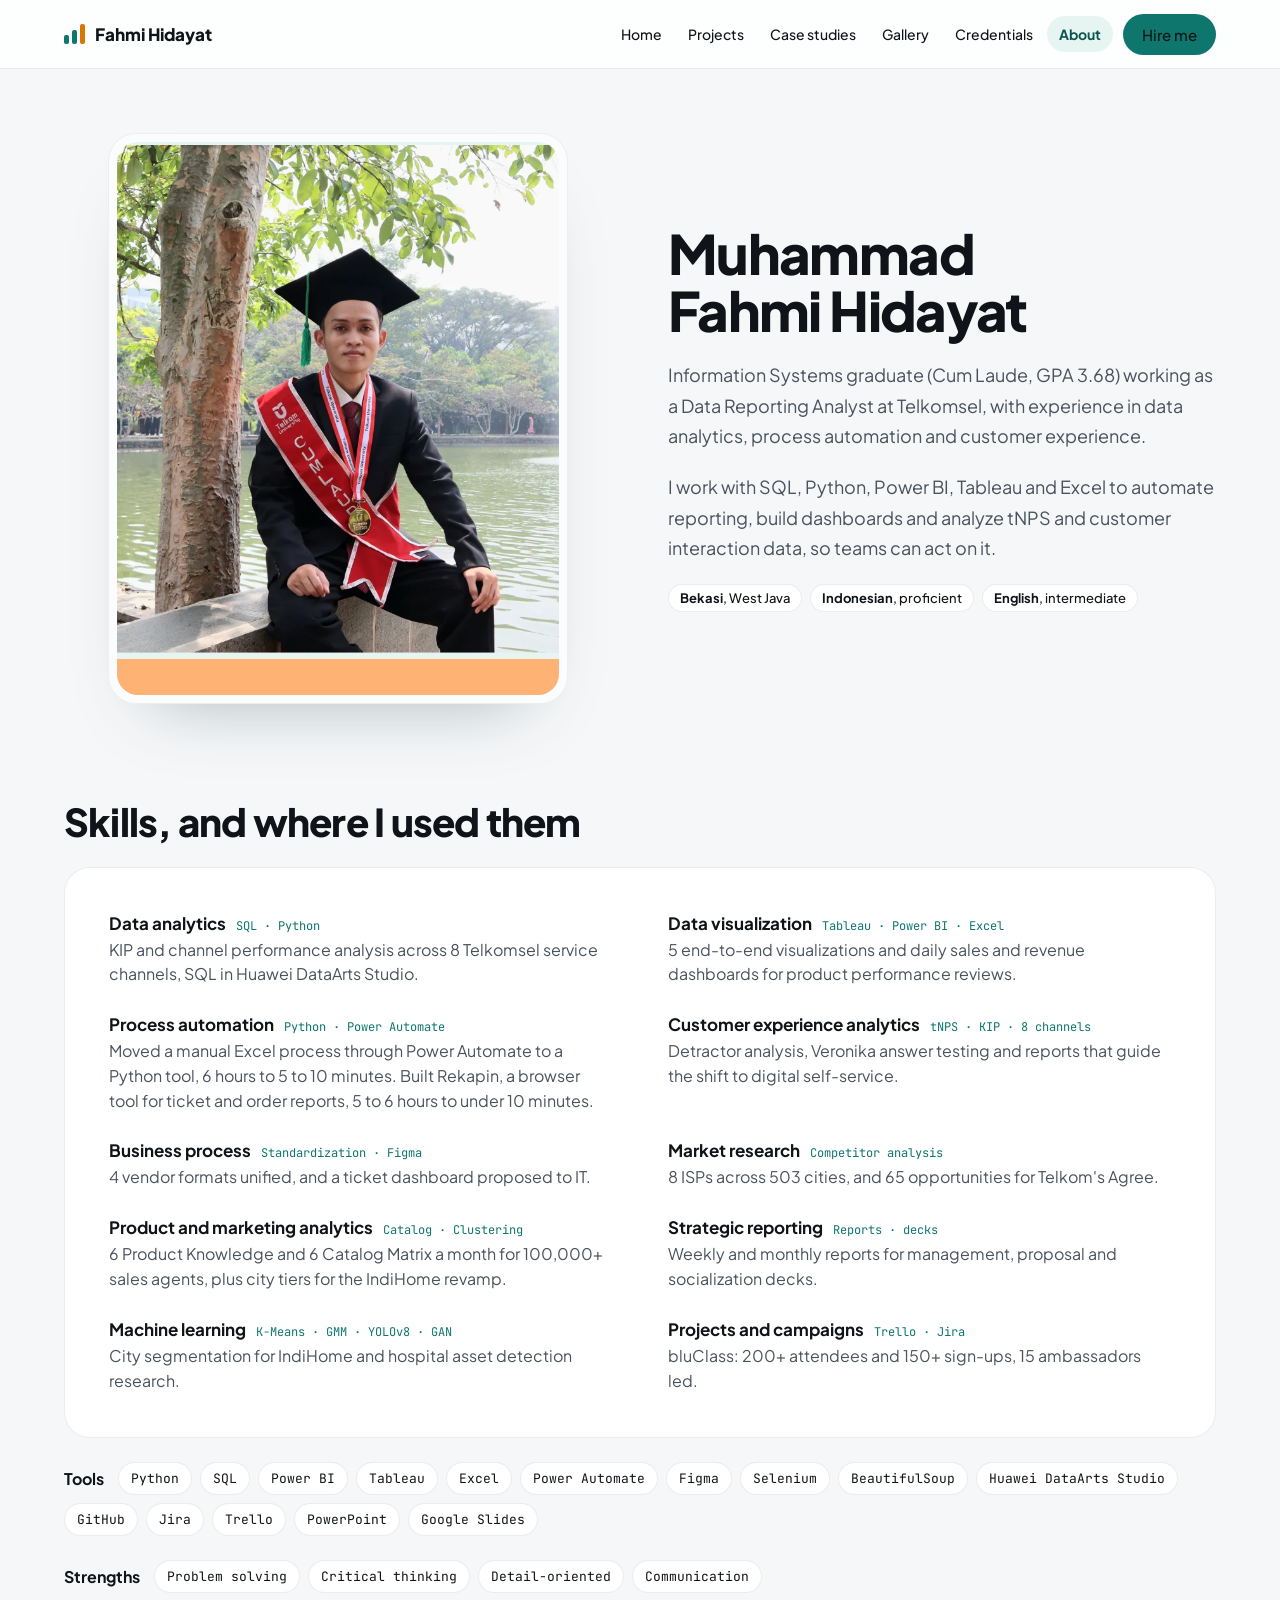
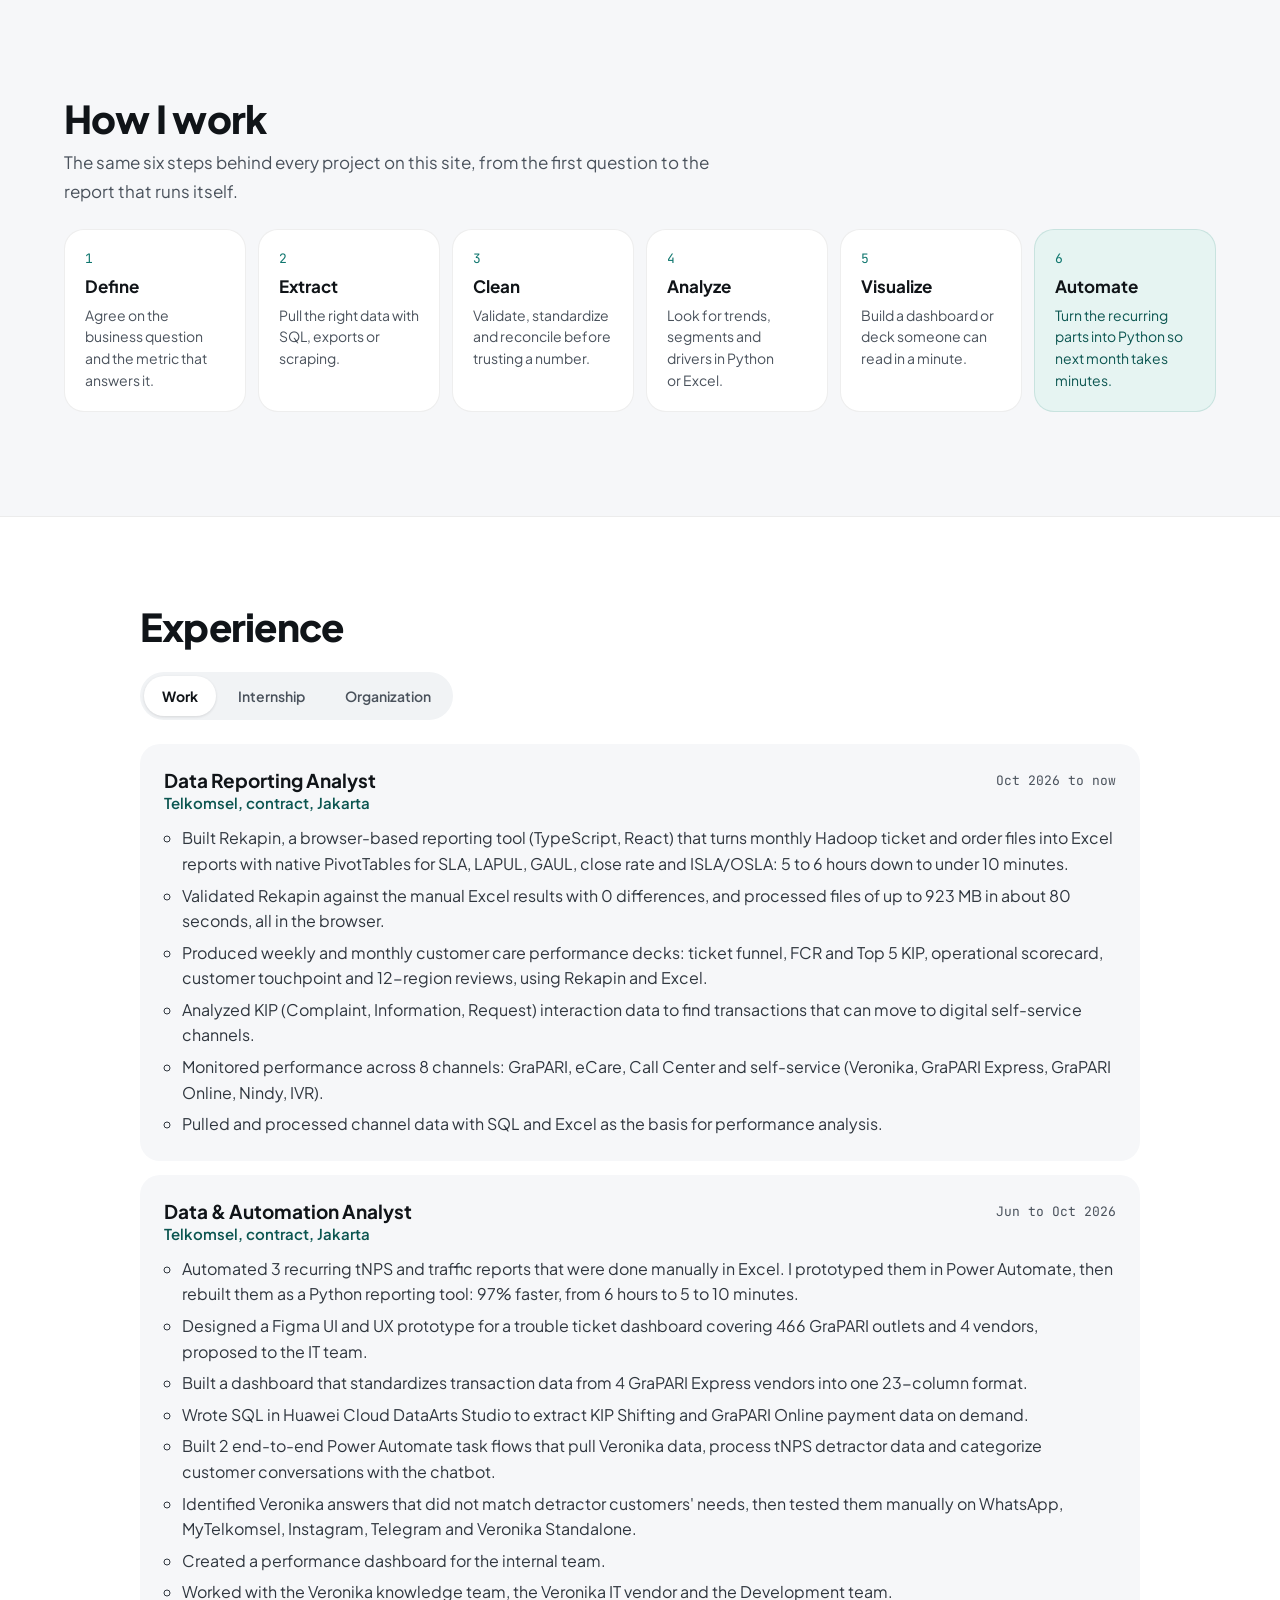
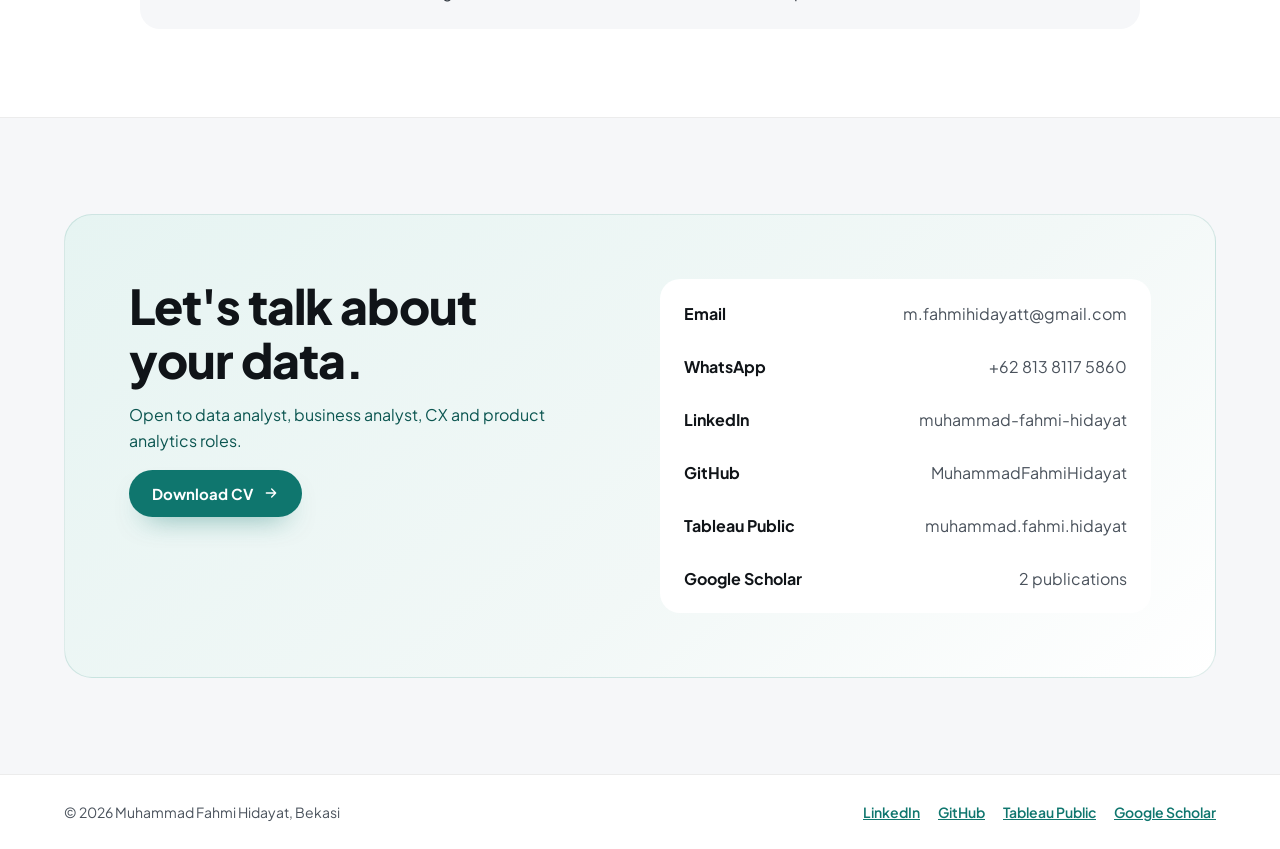
==== commit 901bc113: "Add Rekapin to Data Reporting Analyst role and update CV PDF Rewrite Data Reporting Analyst experien" ====
--- a/about.html
+++ b/about.html
@@ -53,9 +53,9 @@
   <section class="wrap section stack" style="gap: 24px">
     <h2 class="h2">Skills, and where I used them</h2>
     <dl class="panel skills">
-      <div><dt><b>Data analytics</b><span>SQL · Python</span></dt><dd>KIP and tNPS analysis across 8 Telkomsel service channels, SQL in Huawei DataArts Studio.</dd></div>
+      <div><dt><b>Data analytics</b><span>SQL · Python</span></dt><dd>KIP and channel performance analysis across 8 Telkomsel service channels, SQL in Huawei DataArts Studio.</dd></div>
       <div><dt><b>Data visualization</b><span>Tableau · Power BI · Excel</span></dt><dd>5 end-to-end visualizations and daily sales and revenue dashboards for product performance reviews.</dd></div>
-      <div><dt><b>Process automation</b><span>Python · Power Automate</span></dt><dd>Moved a manual Excel process through Power Automate to a Python tool, 6 hours to 5 to 10 minutes.</dd></div>
+      <div><dt><b>Process automation</b><span>Python · Power Automate</span></dt><dd>Moved a manual Excel process through Power Automate to a Python tool, 6 hours to 5 to 10 minutes. Built Rekapin, a browser tool for ticket and order reports, 5 to 6 hours to under 10 minutes.</dd></div>
       <div><dt><b>Customer experience analytics</b><span>tNPS · KIP · 8 channels</span></dt><dd>Detractor analysis, Veronika answer testing and reports that guide the shift to digital self-service.</dd></div>
       <div><dt><b>Business process</b><span>Standardization · Figma</span></dt><dd>4 vendor formats unified, and a ticket dashboard proposed to IT.</dd></div>
       <div><dt><b>Market research</b><span>Competitor analysis</span></dt><dd>8 ISPs across 503 cities, and 65 opportunities for Telkom&#x27;s Agree.</dd></div>
@@ -80,7 +80,7 @@
     <div class="wrap stack" style="max-width: 1128px; padding-top: 88px; padding-bottom: 88px; gap: 24px">
       <h2 class="h2">Experience</h2>
       <div class="segment" role="tablist" aria-label="Experience type" data-tabs><button type="button" role="tab" class="press ease" id="xtab-work" aria-controls="xpanel-work" aria-selected="true" tabindex="0">Work</button><button type="button" role="tab" class="press ease" id="xtab-internship" aria-controls="xpanel-internship" aria-selected="false" tabindex="-1">Internship</button><button type="button" role="tab" class="press ease" id="xtab-organization" aria-controls="xpanel-organization" aria-selected="false" tabindex="-1">Organization</button></div>
-        <ol class="xp" role="tabpanel" id="xpanel-work" aria-labelledby="xtab-work"><li class="role"><div class="top"><span><b>Data Reporting Analyst</b><span class="org">Telkomsel, contract, Jakarta</span></span><span class="when">Oct 2026 to now</span></div><ul><li>Analyzed KIP (Complaint, Information, Request) interaction data to drive the shift of customer service transactions toward digital self-service channels.</li><li>Monitored performance across 8 channels: GraPARI, eCare, Call Center and self-service (Veronika, GraPARI Express, GraPARI Online, Nindy, IVR).</li><li>Delivered weekly and monthly performance reports on ticket, order and interaction data so management can monitor customer care trends.</li><li>Pulled and processed channel data with SQL and Excel as the basis for performance analysis.</li></ul></li><li class="role"><div class="top"><span><b>Data &amp; Automation Analyst</b><span class="org">Telkomsel, contract, Jakarta</span></span><span class="when">Jun to Oct 2026</span></div><ul><li>Automated 3 recurring tNPS and traffic reports that were done manually in Excel. I prototyped them in Power Automate, then rebuilt them as a Python reporting tool: 97% faster, from 6 hours to 5 to 10 minutes.</li><li>Designed a Figma UI and UX prototype for a trouble ticket dashboard covering 466 GraPARI outlets and 4 vendors, proposed to the IT team.</li><li>Built a dashboard that standardizes transaction data from 4 GraPARI Express vendors into one 23-column format.</li><li>Wrote SQL in Huawei Cloud DataArts Studio to extract KIP Shifting and GraPARI Online payment data on demand.</li><li>Built 2 end-to-end Power Automate task flows that pull Veronika data, process tNPS detractor data and categorize customer conversations with the chatbot.</li><li>Identified Veronika answers that did not match detractor customers' needs, then tested them manually on WhatsApp, MyTelkomsel, Instagram, Telegram and Veronika Standalone.</li><li>Created a performance dashboard for the internal team.</li><li>Worked with the Veronika knowledge team, the Veronika IT vendor and the Development team.</li></ul></li></ol>
+        <ol class="xp" role="tabpanel" id="xpanel-work" aria-labelledby="xtab-work"><li class="role"><div class="top"><span><b>Data Reporting Analyst</b><span class="org">Telkomsel, contract, Jakarta</span></span><span class="when">Oct 2026 to now</span></div><ul><li>Built Rekapin, a browser-based reporting tool (TypeScript, React) that turns monthly Hadoop ticket and order files into Excel reports with native PivotTables for SLA, LAPUL, GAUL, close rate and ISLA/OSLA: 5 to 6 hours down to under 10 minutes.</li><li>Validated Rekapin against the manual Excel results with 0 differences, and processed files of up to 923 MB in about 80 seconds, all in the browser.</li><li>Produced weekly and monthly customer care performance decks: ticket funnel, FCR and Top 5 KIP, operational scorecard, customer touchpoint and 12-region reviews, using Rekapin and Excel.</li><li>Analyzed KIP (Complaint, Information, Request) interaction data to find transactions that can move to digital self-service channels.</li><li>Monitored performance across 8 channels: GraPARI, eCare, Call Center and self-service (Veronika, GraPARI Express, GraPARI Online, Nindy, IVR).</li><li>Pulled and processed channel data with SQL and Excel as the basis for performance analysis.</li></ul></li><li class="role"><div class="top"><span><b>Data &amp; Automation Analyst</b><span class="org">Telkomsel, contract, Jakarta</span></span><span class="when">Jun to Oct 2026</span></div><ul><li>Automated 3 recurring tNPS and traffic reports that were done manually in Excel. I prototyped them in Power Automate, then rebuilt them as a Python reporting tool: 97% faster, from 6 hours to 5 to 10 minutes.</li><li>Designed a Figma UI and UX prototype for a trouble ticket dashboard covering 466 GraPARI outlets and 4 vendors, proposed to the IT team.</li><li>Built a dashboard that standardizes transaction data from 4 GraPARI Express vendors into one 23-column format.</li><li>Wrote SQL in Huawei Cloud DataArts Studio to extract KIP Shifting and GraPARI Online payment data on demand.</li><li>Built 2 end-to-end Power Automate task flows that pull Veronika data, process tNPS detractor data and categorize customer conversations with the chatbot.</li><li>Identified Veronika answers that did not match detractor customers' needs, then tested them manually on WhatsApp, MyTelkomsel, Instagram, Telegram and Veronika Standalone.</li><li>Created a performance dashboard for the internal team.</li><li>Worked with the Veronika knowledge team, the Veronika IT vendor and the Development team.</li></ul></li></ol>
         <ol class="xp" role="tabpanel" id="xpanel-internship" aria-labelledby="xtab-internship" hidden><li class="role"><div class="top"><span><b>Marketing Data Analyst Intern</b><span class="org">Telkomsel, intern, Jakarta</span></span><span class="when">Nov 2025 to May 2026</span></div><ul><li>Automated competitor benchmarking by scraping 8 ISPs across 503 cities with Python: 98% less manual work, 14 days down to 1.</li><li>Built 5 end-to-end visualizations in Tableau, Power BI and Excel for faster product performance reviews.</li><li>Developed a 3-tier city clustering framework with K-Means and GMM for the IndiHome product revamp.</li><li>Maintained 6 Product Knowledge and 6 Product Catalog Matrix documents monthly for 100,000+ sales agents.</li><li>Ran SQL on internal databases for sales and revenue data, and built daily sales and revenue dashboards in Power BI and Excel.</li><li>Processed 83,448 village-level records with XLOOKUP, VLOOKUP, Pivot Tables, reconciliation and validation, and mapped 503 cities by coordinates to improve scraping accuracy.</li><li>Prepared proposals, product socialization materials and Nota Dinas for collaborations such as IndiHome and Netflix.</li></ul></li><li class="role"><div class="top"><span><b>Growth Marketing Intern</b><span class="org">BCA Digital, intern, Jakarta</span></span><span class="when">Jan to Feb 2024</span></div><ul><li>Organized the bluClass seminar for 200+ participants, leading to 150+ new app sign-ups.</li><li>Initiated and led the bluAmbassadors program with 15 student ambassadors.</li><li>Analyzed competitor events and found collaboration opportunities with universities and corporate partners.</li><li>Cleaned, analyzed and reported event data to inform future marketing and partnership strategy.</li></ul></li><li class="role"><div class="top"><span><b>Market Research &amp; Business Analyst Intern</b><span class="org">Telkom Indonesia, intern, Jakarta</span></span><span class="when">Aug to Dec 2023</span></div><ul><li>Approached 25+ potential clients by phone, chat and email for the Agree platform.</li><li>Designed 3 slide decks for business plans and project progress.</li><li>Researched 3 agricultural commodities and identified 65 market opportunities.</li><li>Produced 9 Minutes of Meeting documents for cross-department alignment.</li><li>Validated customer data in the Cockpit and SuperAgree applications and turned platform data into pie and line charts for trend monitoring.</li><li>Created 2 project documents covering background, goals, scope, timeline and pipeline.</li></ul></li></ol>
         <ol class="xp" role="tabpanel" id="xpanel-organization" aria-labelledby="xtab-organization" hidden><li class="role"><div class="top"><span><b>Staff of Academic Research and Technology</b><span class="org">Information Systems Student Association, Telkom University</span></span><span class="when">2022 to 2023</span></div></li></ol>
     </div>
